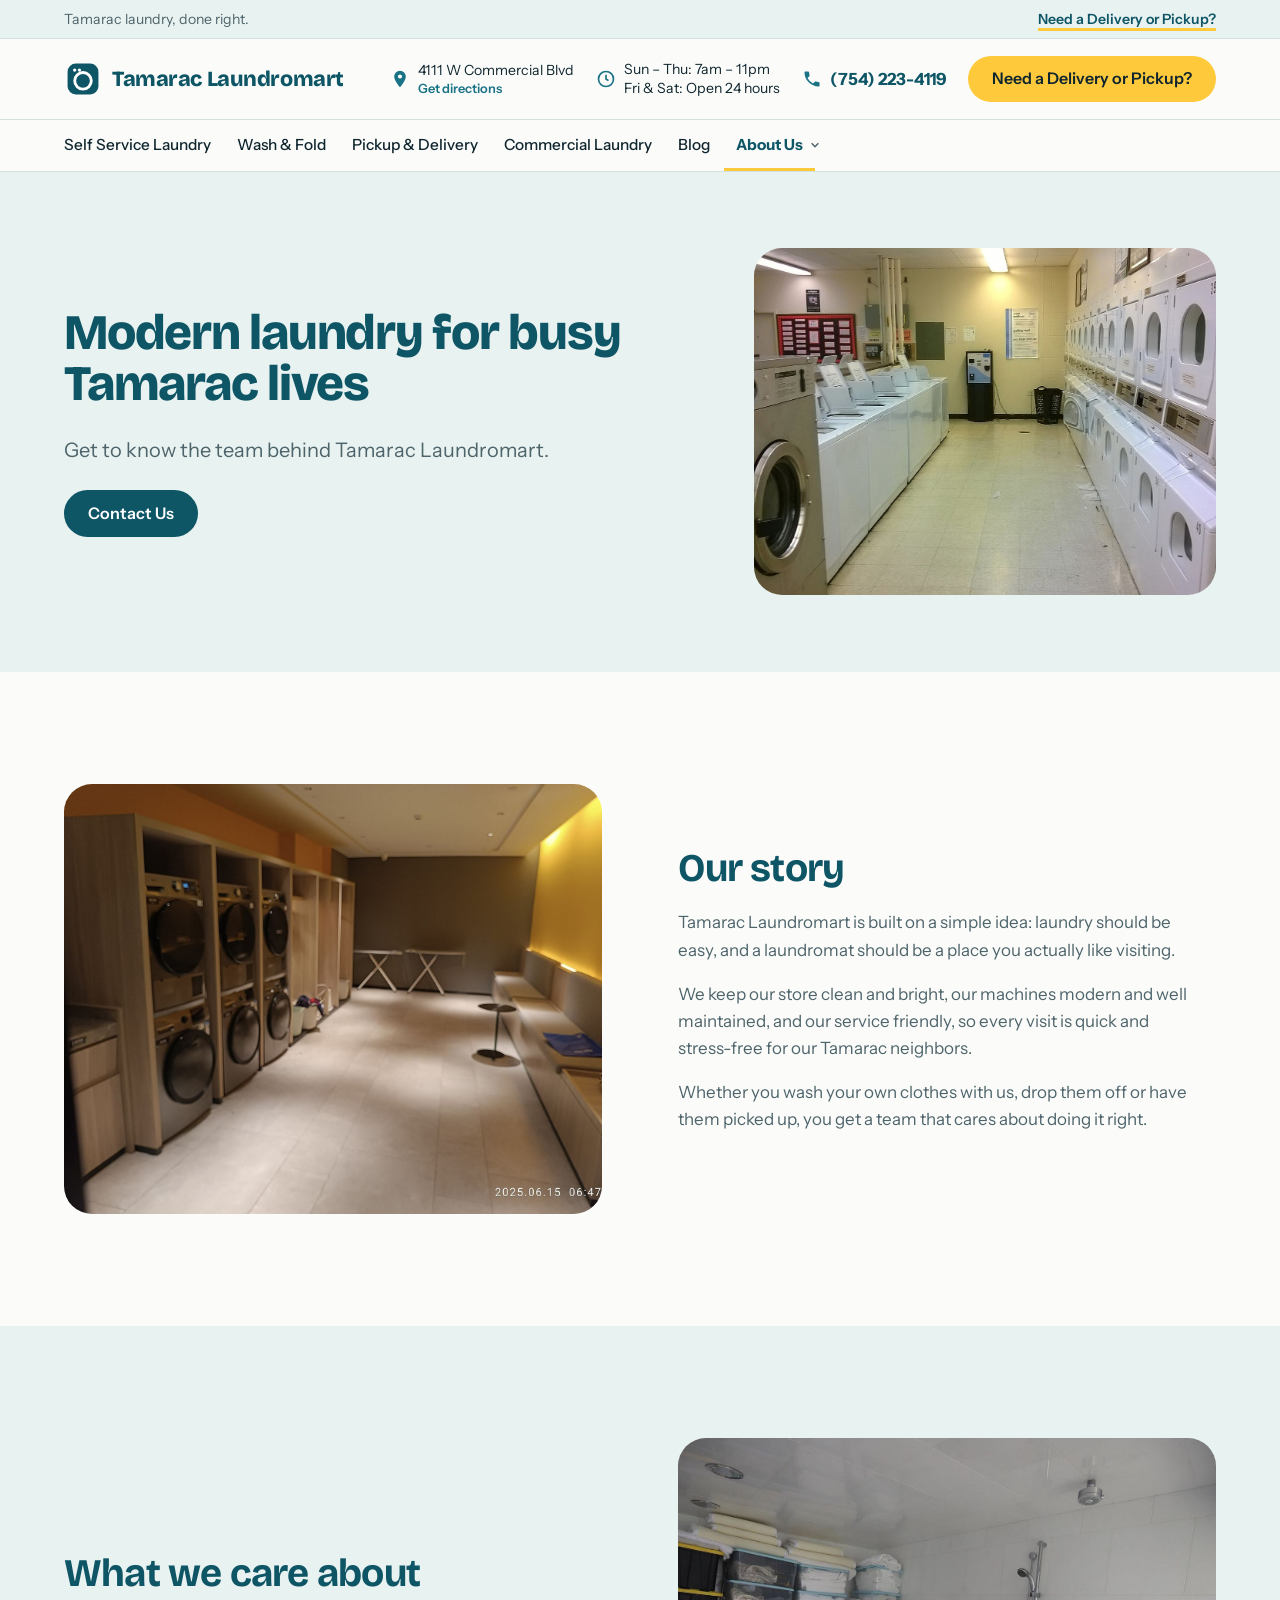
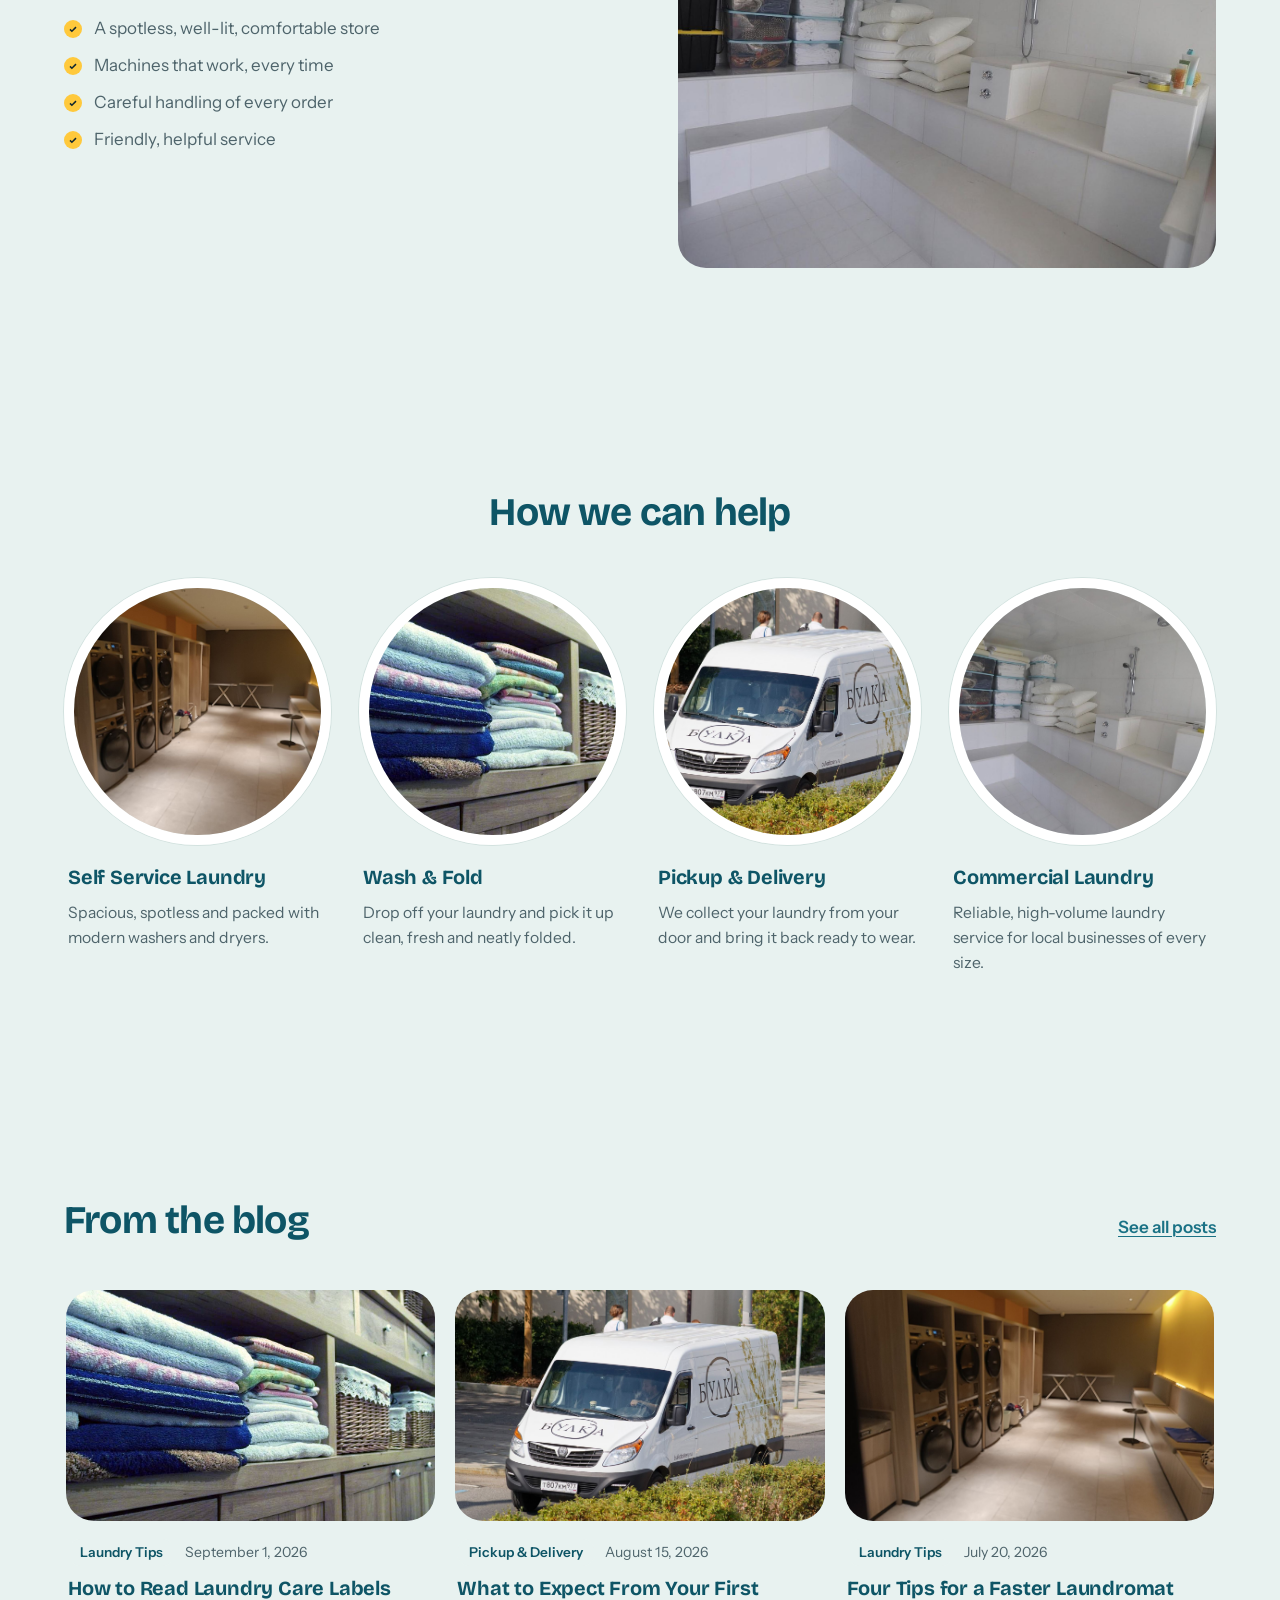
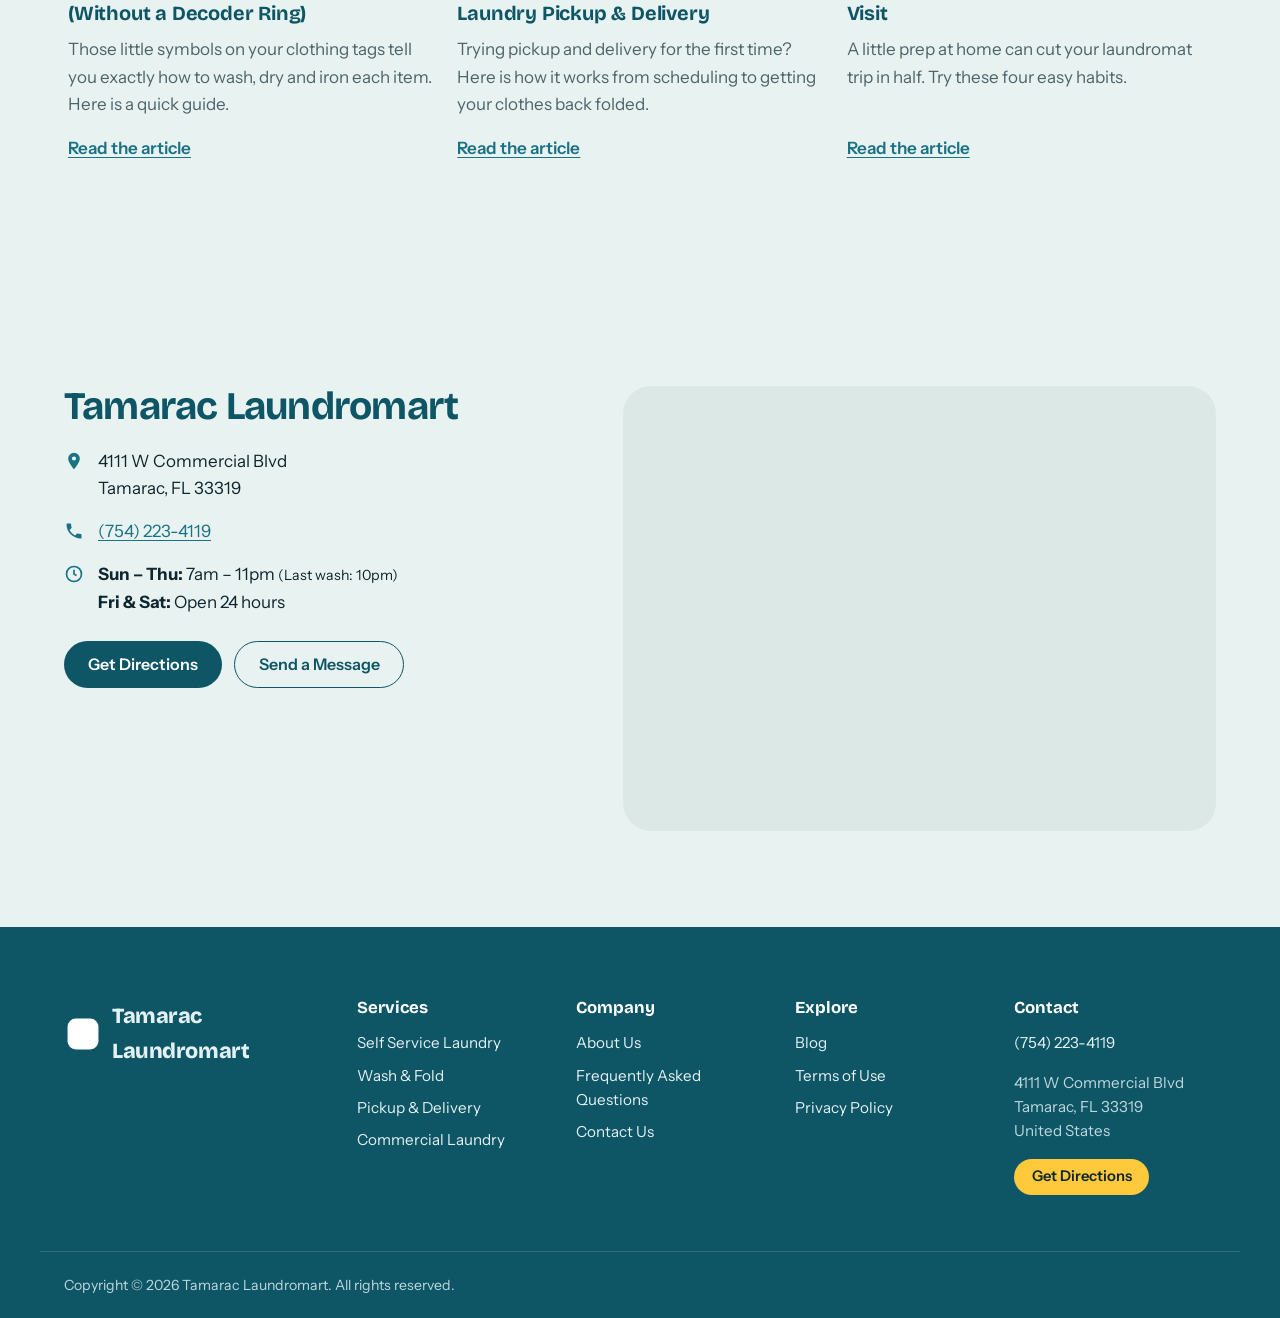
==== public/about-us/index.html @ 9fc5db0e "Tamarac Laundromart website, ready for GitHub Pages Static site generated by build.py from site.json" ====
<!DOCTYPE html>
<html lang="en">
<head>
<meta charset="utf-8">
<meta name="viewport" content="width=device-width, initial-scale=1">
<title>About Us | Tamarac Laundromart</title>
<meta name="description" content="Learn about Tamarac Laundromart, a laundromat in Tamarac.">
<link rel="canonical" href="https://tamaraclaundromart.com/about-us/">
<meta property="og:type" content="website">
<meta property="og:title" content="About Us | Tamarac Laundromart">
<meta property="og:description" content="Learn about Tamarac Laundromart, a laundromat in Tamarac.">
<meta property="og:url" content="https://tamaraclaundromart.com/about-us/">
<meta property="og:image" content="https://tamaraclaundromart.com/assets/img/store-1.jpg">
<meta name="theme-color" content="#0E5566">
<link rel="icon" href="/assets/img/favicon.svg" type="image/svg+xml">
<link rel="preconnect" href="https://fonts.googleapis.com">
<link rel="preconnect" href="https://fonts.gstatic.com" crossorigin>
<link href="https://fonts.googleapis.com/css2?family=Bricolage+Grotesque:opsz,wght@12..96,500..800&amp;family=Instrument+Sans:wght@400;500;600;700&amp;display=swap" rel="stylesheet">
<link rel="stylesheet" href="/assets/css/styles.css">
<script type="application/ld+json">{"@context": "https://schema.org", "@type": "Laundromat", "name": "Tamarac Laundromart", "telephone": "(754) 223-4119", "email": null, "url": "https://tamaraclaundromart.com", "address": {"@type": "PostalAddress", "streetAddress": "4111 W Commercial Blvd", "addressLocality": "Tamarac", "addressRegion": "FL", "postalCode": "33319", "addressCountry": "United States"}}</script>
<script>window.SITE={"tawkProperty": "", "tawkWidget": "", "formEndpoint": "", "email": "", "pickupUrl": "", "zips": {"33319": "Tamarac", "33320": "Tamarac", "33321": "Tamarac", "33351": "Tamarac"}};</script>
<script src="/assets/js/main.js" defer></script>
</head>
<body class="">

<a class="skip-link" href="#main">Skip to content</a>
<div class="utility-bar">
  <div class="container utility-inner">
    <p class="utility-note">Tamarac laundry, done right.</p>
    <ul class="utility-links">
      <li><a class="utility-cta" href="#">Need a Delivery or Pickup?</a></li>
    </ul>
  </div>
</div>
<header class="site-header">
  <div class="container header-inner">
    <a class="logo" href="/" aria-label="Tamarac Laundromart home"><span class="logo-mark" aria-hidden="true"><svg viewBox="0 0 32 32"><rect x="3" y="3" width="26" height="26" rx="7" fill="currentColor"/><circle cx="16" cy="17.5" r="7" fill="none" stroke="#fff" stroke-width="2.4"/><circle cx="9" cy="8.5" r="1.4" fill="#fff"/><circle cx="13" cy="8.5" r="1.4" fill="#fff"/></svg></span><span class="logo-text">Tamarac Laundromart</span></a>
    <div class="header-info">
      <a class="info-chip" href="https://www.google.com/maps/dir/?api=1&amp;destination=4111+W+Commercial+Blvd%2C+Tamarac%2C+FL%2C+33319" target="_blank" rel="noopener">
        <svg viewBox="0 0 24 24" aria-hidden="true"><path d="M12 2a7 7 0 0 0-7 7c0 5 7 13 7 13s7-8 7-13a7 7 0 0 0-7-7zm0 9.5A2.5 2.5 0 1 1 12 6.5a2.5 2.5 0 0 1 0 5z" fill="currentColor"/></svg>
        <span>4111 W Commercial Blvd<small>Get directions</small></span></a>
      <div class="info-chip hours-chip">
        <svg viewBox="0 0 24 24" aria-hidden="true"><circle cx="12" cy="12" r="9" fill="none" stroke="currentColor" stroke-width="2"/><path d="M12 7v5l3 2" fill="none" stroke="currentColor" stroke-width="2"/></svg>
        <span class="hours-lines"><span>Sun – Thu: 7am &ndash; 11pm</span><span>Fri &amp; Sat: Open 24 hours</span></span></div>
      <a class="info-chip phone-chip" href="tel:7542234119">
        <svg viewBox="0 0 24 24" aria-hidden="true"><path d="M6.6 10.8a15.1 15.1 0 0 0 6.6 6.6l2.2-2.2a1 1 0 0 1 1-.25 11.4 11.4 0 0 0 3.6.57 1 1 0 0 1 1 1V20a1 1 0 0 1-1 1A17 17 0 0 1 3 4a1 1 0 0 1 1-1h3.5a1 1 0 0 1 1 1c0 1.25.2 2.45.57 3.57a1 1 0 0 1-.25 1z" fill="currentColor"/></svg>
        <span>(754) 223-4119</span></a>
      <a class="btn btn-accent header-cta" href="#">Need a Delivery or Pickup?</a>
    </div>
    <div class="header-mobile-actions">
      <a class="icon-btn" href="tel:7542234119" aria-label="Call us">
        <svg viewBox="0 0 24 24" aria-hidden="true"><path d="M6.6 10.8a15.1 15.1 0 0 0 6.6 6.6l2.2-2.2a1 1 0 0 1 1-.25 11.4 11.4 0 0 0 3.6.57 1 1 0 0 1 1 1V20a1 1 0 0 1-1 1A17 17 0 0 1 3 4a1 1 0 0 1 1-1h3.5a1 1 0 0 1 1 1c0 1.25.2 2.45.57 3.57a1 1 0 0 1-.25 1z" fill="currentColor"/></svg></a>
      <button class="icon-btn menu-toggle" aria-expanded="false" aria-controls="mobile-nav" aria-label="Open menu">
        <span class="burger" aria-hidden="true"><i></i><i></i><i></i></span></button>
    </div>
  </div>
  <nav class="main-nav" aria-label="Main">
    <div class="container"><ul class="nav-list"><li class="nav-item"><a href="/self-service-laundry/">Self Service Laundry</a></li><li class="nav-item"><a href="/wash-and-fold/">Wash &amp; Fold</a></li><li class="nav-item"><a href="/pickup-and-delivery/">Pickup &amp; Delivery</a></li><li class="nav-item"><a href="/commercial-laundry/">Commercial Laundry</a></li><li class="nav-item"><a href="/blog/">Blog</a></li><li class="nav-item has-sub is-active"><a href="/about-us/" aria-current="page">About Us</a><button class="sub-toggle" aria-expanded="false" aria-label="Show About Us menu"><svg viewBox="0 0 12 12" aria-hidden="true"><path d="M2 4l4 4 4-4" fill="none" stroke="currentColor" stroke-width="1.8"/></svg></button><ul class="sub-menu"><li><a href="/about-us/faq/">Frequently Asked Questions</a></li><li><a href="/about-us/contact-us/">Contact Us</a></li></ul></li></ul></div>
  </nav>
  <div class="mobile-nav" id="mobile-nav" hidden>
    <div class="m-panel is-root" id="m-panel-root">
      <ul><li><a href="/self-service-laundry/">Self Service Laundry</a></li><li><a href="/wash-and-fold/">Wash &amp; Fold</a></li><li><a href="/pickup-and-delivery/">Pickup &amp; Delivery</a></li><li><a href="/commercial-laundry/">Commercial Laundry</a></li><li><a href="/blog/">Blog</a></li><li><button class="m-forward" data-panel="m-panel-5">About Us<svg viewBox="0 0 12 12" aria-hidden="true"><path d="M4 2l4 4-4 4" fill="none" stroke="currentColor" stroke-width="1.8"/></svg></button></li></ul>
      <div class="m-contact">
        <a class="btn btn-accent btn-block" href="#">Need a Delivery or Pickup?</a>
        <a class="btn btn-outline btn-block" href="tel:7542234119">Call (754) 223-4119</a>
        <a class="btn btn-outline btn-block" href="https://www.google.com/maps/dir/?api=1&amp;destination=4111+W+Commercial+Blvd%2C+Tamarac%2C+FL%2C+33319" target="_blank" rel="noopener">Get Directions</a>
        <ul class="m-hours"><li><strong>Sun – Thu:</strong> 7am &ndash; 11pm <small>(Last wash: 10pm)</small></li><li><strong>Fri &amp; Sat:</strong> Open 24 hours</li></ul>
      </div>
    </div>
    <div class="m-panel" id="m-panel-5" hidden><button class="m-back"><svg viewBox="0 0 12 12" aria-hidden="true"><path d="M8 2L4 6l4 4" fill="none" stroke="currentColor" stroke-width="1.8"/></svg> Back</button><p class="m-panel-title">About Us</p><ul><li><a href="/about-us/">About Us Main Page</a></li><li><a href="/about-us/faq/">Frequently Asked Questions</a></li><li><a href="/about-us/contact-us/">Contact Us</a></li></ul></div>
  </div>
</header>
<main id="main">

<section class="page-hero">
  <div class="container page-hero-grid">
    <div class="page-hero-text"><h1>Modern laundry for busy Tamarac lives</h1><p class="lead">Get to know the team behind Tamarac Laundromart.</p><div class="btn-row"><a class="btn btn-primary" href="/about-us/contact-us/">Contact Us</a></div></div>
    <div class="page-hero-media"><img src="/assets/img/laundry-room.jpg" alt="" class="cover" loading="eager" decoding="async"></div>
  </div>
</section>
<section class="section image-text  ">
  <div class="container image-text-grid">
    <div class="image-text-media"><img src="/assets/img/machines-row.jpg" alt="Washers in our store" class="cover" loading="lazy" decoding="async"></div>
    <div class="image-text-body"><h2>Our story</h2><p>Tamarac Laundromart is built on a simple idea: laundry should be easy, and a laundromat should be a place you actually like visiting.</p><p>We keep our store clean and bright, our machines modern and well maintained, and our service friendly, so every visit is quick and stress-free for our Tamarac neighbors.</p><p>Whether you wash your own clothes with us, drop them off or have them picked up, you get a team that cares about doing it right.</p></div>
  </div>
</section>
<section class="section image-text is-reverse tone-soft">
  <div class="container image-text-grid">
    <div class="image-text-media"><img src="/assets/img/towels.jpg" alt="Folded towels" class="cover" loading="lazy" decoding="async"></div>
    <div class="image-text-body"><h2>What we care about</h2><ul class='check-list'><li>A spotless, well-lit, comfortable store</li><li>Machines that work, every time</li><li>Careful handling of every order</li><li>Friendly, helpful service</li></ul></div>
  </div>
</section>
<section class="section tone-soft">
  <div class="container">
    <div class="section-head center"><h2>How we can help</h2></div>
    <div class="card-grid" data-mobile-carousel><a class="svc-card" href="/self-service-laundry/"><img src="/assets/img/machines-row.jpg" alt="" class="cover" loading="lazy" decoding="async"><div class="svc-body"><h3>Self Service Laundry</h3><p>Spacious, spotless and packed with modern washers and dryers.</p></div></a><a class="svc-card" href="/wash-and-fold/"><img src="/assets/img/folded.jpg" alt="" class="cover" loading="lazy" decoding="async"><div class="svc-body"><h3>Wash &amp; Fold</h3><p>Drop off your laundry and pick it up clean, fresh and neatly folded.</p></div></a><a class="svc-card" href="/pickup-and-delivery/"><img src="/assets/img/van.jpg" alt="" class="cover" loading="lazy" decoding="async"><div class="svc-body"><h3>Pickup &amp; Delivery</h3><p>We collect your laundry from your door and bring it back ready to wear.</p></div></a><a class="svc-card" href="/commercial-laundry/"><img src="/assets/img/towels.jpg" alt="" class="cover" loading="lazy" decoding="async"><div class="svc-body"><h3>Commercial Laundry</h3><p>Reliable, high-volume laundry service for local businesses of every size.</p></div></a></div>
  </div>
</section>
<section class="section tone-soft">
  <div class="container">
    <div class="section-head split"><h2>From the blog</h2><a class="arrow-link" href="/blog/">See all posts</a></div>
    <div class="slider" data-slider>
      <button class="slider-btn prev" aria-label="Previous post" data-prev>&#8249;</button>
      <div class="slider-track" data-track tabindex="0"><div class="slide"><article class="blog-card" data-cat="laundry-tips"><a href="/blog/how-to-read-laundry-care-labels/" class="blog-card-media"><img src="/assets/img/folded.jpg" alt="" class="cover" loading="lazy" decoding="async"></a><div class="blog-card-body"><p class="blog-meta"><span class="chip">Laundry Tips</span><time datetime="2026-09-01">September 1, 2026</time></p><h3><a href="/blog/how-to-read-laundry-care-labels/">How to Read Laundry Care Labels (Without a Decoder Ring)</a></h3><p>Those little symbols on your clothing tags tell you exactly how to wash, dry and iron each item. Here is a quick guide.</p><a class="arrow-link" href="/blog/how-to-read-laundry-care-labels/">Read the article</a></div></article></div><div class="slide"><article class="blog-card" data-cat="pickup-delivery"><a href="/blog/what-to-expect-from-laundry-pickup-and-delivery/" class="blog-card-media"><img src="/assets/img/van.jpg" alt="" class="cover" loading="lazy" decoding="async"></a><div class="blog-card-body"><p class="blog-meta"><span class="chip">Pickup &amp; Delivery</span><time datetime="2026-08-15">August 15, 2026</time></p><h3><a href="/blog/what-to-expect-from-laundry-pickup-and-delivery/">What to Expect From Your First Laundry Pickup &amp; Delivery</a></h3><p>Trying pickup and delivery for the first time? Here is how it works from scheduling to getting your clothes back folded.</p><a class="arrow-link" href="/blog/what-to-expect-from-laundry-pickup-and-delivery/">Read the article</a></div></article></div><div class="slide"><article class="blog-card" data-cat="laundry-tips"><a href="/blog/tips-for-a-faster-laundromat-visit/" class="blog-card-media"><img src="/assets/img/machines-row.jpg" alt="" class="cover" loading="lazy" decoding="async"></a><div class="blog-card-body"><p class="blog-meta"><span class="chip">Laundry Tips</span><time datetime="2026-07-20">July 20, 2026</time></p><h3><a href="/blog/tips-for-a-faster-laundromat-visit/">Four Tips for a Faster Laundromat Visit</a></h3><p>A little prep at home can cut your laundromat trip in half. Try these four easy habits.</p><a class="arrow-link" href="/blog/tips-for-a-faster-laundromat-visit/">Read the article</a></div></article></div></div>
      <button class="slider-btn next" aria-label="Next post" data-next>&#8250;</button>
    </div>
  </div>
</section>
</main>

<section class="contact-band" aria-labelledby="contact-band-title">
  <div class="container contact-band-grid">
    <div class="contact-band-info">
      <h2 id="contact-band-title">Tamarac Laundromart</h2>
      <ul class="contact-list">
        <li><svg viewBox="0 0 24 24" aria-hidden="true"><path d="M12 2a7 7 0 0 0-7 7c0 5 7 13 7 13s7-8 7-13a7 7 0 0 0-7-7zm0 9.5A2.5 2.5 0 1 1 12 6.5a2.5 2.5 0 0 1 0 5z" fill="currentColor"/></svg>
          <span>4111 W Commercial Blvd<br>Tamarac, FL 33319</span></li>
        <li><svg viewBox="0 0 24 24" aria-hidden="true"><path d="M6.6 10.8a15.1 15.1 0 0 0 6.6 6.6l2.2-2.2a1 1 0 0 1 1-.25 11.4 11.4 0 0 0 3.6.57 1 1 0 0 1 1 1V20a1 1 0 0 1-1 1A17 17 0 0 1 3 4a1 1 0 0 1 1-1h3.5a1 1 0 0 1 1 1c0 1.25.2 2.45.57 3.57a1 1 0 0 1-.25 1z" fill="currentColor"/></svg>
          <a href="tel:7542234119">(754) 223-4119</a></li>
        <li><svg viewBox="0 0 24 24" aria-hidden="true"><circle cx="12" cy="12" r="9" fill="none" stroke="currentColor" stroke-width="2"/><path d="M12 7v5l3 2" fill="none" stroke="currentColor" stroke-width="2"/></svg>
          <ul class="hours-list"><li><strong>Sun – Thu:</strong> 7am &ndash; 11pm <small>(Last wash: 10pm)</small></li><li><strong>Fri &amp; Sat:</strong> Open 24 hours</li></ul></li>
      </ul>
      <div class="btn-row">
        <a class="btn btn-primary" href="https://www.google.com/maps/dir/?api=1&amp;destination=4111+W+Commercial+Blvd%2C+Tamarac%2C+FL%2C+33319" target="_blank" rel="noopener">Get Directions</a>
        <a class="btn btn-outline" href="/about-us/contact-us/">Send a Message</a>
      </div>
    </div>
    <div class="contact-band-map"><iframe class="map-frame" title="Map to Tamarac Laundromart" loading="lazy" referrerpolicy="no-referrer-when-downgrade" src="https://www.google.com/maps?q=4111+W+Commercial+Blvd%2C+Tamarac%2C+FL%2C+33319&amp;output=embed"></iframe></div>
  </div>
</section>

<footer class="site-footer">
  <div class="container footer-grid">
    <div class="footer-brand">
      <a class="logo logo-light" href="/"><span class="logo-mark" aria-hidden="true"><svg viewBox="0 0 32 32"><rect x="3" y="3" width="26" height="26" rx="7" fill="currentColor"/><circle cx="16" cy="17.5" r="7" fill="none" stroke="#fff" stroke-width="2.4"/><circle cx="9" cy="8.5" r="1.4" fill="#fff"/><circle cx="13" cy="8.5" r="1.4" fill="#fff"/></svg></span><span class="logo-text">Tamarac Laundromart</span></a>
      
      <div class="social"></div>
    </div>
    <div class="footer-col"><h2>Services</h2><ul><li><a href="/self-service-laundry/">Self Service Laundry</a></li><li><a href="/wash-and-fold/">Wash &amp; Fold</a></li><li><a href="/pickup-and-delivery/">Pickup &amp; Delivery</a></li><li><a href="/commercial-laundry/">Commercial Laundry</a></li></ul></div>
    <div class="footer-col"><h2>Company</h2><ul><li><a href="/about-us/">About Us</a></li><li><a href="/about-us/faq/">Frequently Asked Questions</a></li><li><a href="/about-us/contact-us/">Contact Us</a></li></ul></div>
    <div class="footer-col"><h2>Explore</h2><ul><li><a href="/blog/">Blog</a></li><li><a href="/terms-of-use/">Terms of Use</a></li><li><a href="/privacy-policy/">Privacy Policy</a></li></ul></div>
    <div class="footer-col">
      <h2>Contact</h2>
      <p><a href="tel:7542234119">(754) 223-4119</a></p>
      <p>4111 W Commercial Blvd<br>Tamarac, FL 33319<br>United States</p>
      <a class="btn btn-accent btn-sm" href="https://www.google.com/maps/dir/?api=1&amp;destination=4111+W+Commercial+Blvd%2C+Tamarac%2C+FL%2C+33319" target="_blank" rel="noopener">Get Directions</a>
    </div>
  </div>
  <div class="container footer-bottom">
    <p>Copyright &copy; <span data-year>2026</span> Tamarac Laundromart. All rights reserved.</p>
  </div>
</footer>
</body>
</html>
---- assets/css/styles.css ----
/* ==========================================================================
   Laundromat site styles
   Design concept: "Porthole" - the round washer door is the one bold motif.
   Change brand colors and fonts in :root to restyle the whole site.
   ========================================================================== */
:root {
  --ink: #10262F;          /* body text */
  --blue: #0E5566;         /* Intracoastal - primary, headings, footer */
  --blue-2: #1A7285;       /* hover / links */
  --mist: #E8F2F0;         /* tonal panels */
  --linen: #FBFCFA;        /* page background */
  --sun: #FFC93C;          /* calls to action (always with ink text) */
  --sun-dark: #F2B418;
  --line: #D3E2DF;
  --muted: #4E646B;
  --white: #FFFFFF;

  --display: "Bricolage Grotesque", "Avenir Next", system-ui, sans-serif;
  --body: "Instrument Sans", system-ui, -apple-system, "Segoe UI", sans-serif;

  /* Type scale: 1.25 ratio on a 17px base */
  --t-sm: .88rem; --t-base: 1rem; --t-md: 1.25rem; --t-lg: 1.563rem; --t-xl: 1.953rem; --t-2xl: 2.441rem; --t-3xl: 3.815rem;

  /* Radius hierarchy: controls < panels < media; pills only for buttons/chips */
  --r-ctl: 8px; --r-panel: 14px; --r-media: 28px;
  --container: 1200px;
  --measure: 66ch;
}

*, *::before, *::after { box-sizing: border-box; }
html { scroll-behavior: smooth; -webkit-text-size-adjust: 100%; }
body { margin: 0; font-family: var(--body); font-size: 17px; line-height: 1.6; color: var(--ink); background: var(--linen); }
img { max-width: 100%; display: block; }
a { color: var(--blue-2); text-underline-offset: .18em; text-decoration-thickness: 1px; }
a:hover { color: var(--blue); }
h1, h2, h3, h4 { font-family: var(--display); color: var(--blue); margin: 0 0 .5em; font-weight: 700; letter-spacing: -.02em; line-height: 1.08; }
h1 { font-size: clamp(2.3rem, 5.4vw, var(--t-3xl)); font-weight: 800; letter-spacing: -.025em; line-height: 1.04; }
h2 { font-size: clamp(1.75rem, 3.4vw, var(--t-2xl)); }
h3 { font-size: var(--t-md); letter-spacing: -.01em; line-height: 1.25; }
p { margin: 0 0 1em; }
:focus-visible { outline: 3px solid var(--blue-2); outline-offset: 3px; border-radius: 4px; }
[hidden] { display: none !important; }

.container { width: 100%; max-width: var(--container); margin: 0 auto; padding: 0 24px; }
.container.narrow { max-width: 820px; }
.center { text-align: center; }
.center .btn-row, .btn-row.center { justify-content: center; }
.lead { font-size: var(--t-md); line-height: 1.5; color: var(--muted); max-width: 34em; }
.big { font-size: var(--t-md); }
.cover { width: 100%; height: 100%; object-fit: cover; }
.skip-link { position: absolute; left: -999px; top: 8px; background: var(--blue); color: #fff; padding: 10px 16px; z-index: 1000; border-radius: var(--r-ctl); }
.skip-link:focus { left: 8px; }

/* Visible placeholder for any business detail not yet filled in */
.ph { background: #FFF1C2; color: #6B4E00; border: 1px dashed #D9A600; border-radius: 4px; padding: 0 .3em; font-weight: 600; font-size: .9em; letter-spacing: 0; }

/* Buttons ---------------------------------------------------------------- */
.btn { display: inline-flex; align-items: center; justify-content: center; gap: .5em; padding: .8em 1.45em; border-radius: 999px;
  font: 600 1rem/1.2 var(--body); text-decoration: none; border: 1.5px solid transparent; cursor: pointer; white-space: nowrap;
  transition: background-color .15s, color .15s, border-color .15s; }
.btn-accent { background: var(--sun); color: var(--ink); }
.btn-accent:hover { background: var(--sun-dark); color: var(--ink); }
.btn-primary { background: var(--blue); color: #fff; }
.btn-primary:hover { background: var(--blue-2); color: #fff; }
.btn-outline { background: transparent; color: var(--blue); border-color: currentColor; }
.btn-outline:hover { background: var(--blue); border-color: var(--blue); color: #fff; }
.btn-sm { padding: .55em 1.1em; font-size: .92rem; }
.btn-block { width: 100%; }
.btn-row { display: flex; flex-wrap: wrap; gap: 12px; margin-top: 1.5em; }
.btn-link { background: none; border: 0; color: var(--blue-2); font: 600 .95rem var(--body); cursor: pointer; text-decoration: underline; padding: 0; }
.arrow-link { font-weight: 600; color: var(--blue-2); }

/* Utility bar ------------------------------------------------------------ */
.utility-bar { background: var(--mist); color: var(--muted); font-size: var(--t-sm); border-bottom: 1px solid var(--line); }
.utility-inner { display: flex; align-items: center; justify-content: space-between; min-height: 38px; gap: 16px; }
.utility-note { margin: 0; }
.utility-links { list-style: none; display: flex; gap: 22px; margin: 0; padding: 0; align-items: center; }
.utility-links a, .account-toggle { color: var(--blue); text-decoration: none; font-weight: 600; background: none; border: 0; font: inherit; font-weight: 600;
  cursor: pointer; display: inline-flex; align-items: center; gap: 4px; padding: 0; }
.utility-links a:hover, .account-toggle:hover { text-decoration: underline; }
.account-toggle svg { width: 10px; height: 10px; }
.account { position: relative; }
.account-menu { display: none; position: absolute; right: 0; top: calc(100% + 10px); background: #fff; border: 1px solid var(--line); border-radius: var(--r-panel);
  box-shadow: 0 12px 32px rgba(16, 38, 47, .12); list-style: none; margin: 0; padding: 6px; min-width: 190px; z-index: 60; }
.account.is-open .account-menu { display: block; }
.account-menu a { display: block; padding: 8px 12px; color: var(--ink) !important; border-radius: var(--r-ctl); }
.account-menu a:hover { background: var(--mist); text-decoration: none !important; }
.utility-cta { text-decoration: underline !important; text-decoration-color: var(--sun) !important; text-decoration-thickness: 3px !important; text-underline-offset: 4px; }

/* Header ----------------------------------------------------------------- */
.site-header { background: rgba(251, 252, 250, .96); backdrop-filter: saturate(1.4) blur(8px); position: sticky; top: 0; z-index: 50; border-bottom: 1px solid var(--line); }
.header-inner { display: flex; align-items: center; justify-content: space-between; gap: 24px; min-height: 80px; }
.logo { display: inline-flex; align-items: center; gap: 10px; text-decoration: none; color: var(--blue); font-family: var(--display); font-weight: 800; font-size: 1.35rem; letter-spacing: -.02em; }
.logo-mark { width: 38px; height: 38px; color: var(--blue); flex: none; }
.logo-mark svg { width: 100%; height: 100%; }
.logo-img { max-height: 56px; width: auto; }
.logo-light, .logo-light .logo-mark { color: #fff; }
.header-info { display: flex; align-items: center; gap: 22px; }
.info-chip { display: flex; align-items: center; gap: 8px; color: var(--ink); text-decoration: none; font-size: var(--t-sm); line-height: 1.35; }
.info-chip svg { width: 20px; height: 20px; color: var(--blue-2); flex: none; }
.info-chip small { display: block; color: var(--blue-2); font-weight: 600; font-size: .8rem; }
a.info-chip:hover small { text-decoration: underline; }
.hours-lines span { display: block; }
.phone-chip { font-weight: 700; font-size: 1.05rem; color: var(--blue); }
.header-mobile-actions { display: none; gap: 8px; }
.icon-btn { width: 44px; height: 44px; border-radius: 50%; border: 1px solid var(--line); background: #fff; display: grid; place-items: center; color: var(--blue); cursor: pointer; }
.icon-btn svg { width: 19px; height: 19px; }
.burger { display: grid; gap: 4px; }
.burger i { display: block; width: 18px; height: 2px; background: currentColor; border-radius: 2px; transition: transform .2s, opacity .2s; }
.menu-toggle[aria-expanded="true"] .burger i:nth-child(1) { transform: translateY(6px) rotate(45deg); }
.menu-toggle[aria-expanded="true"] .burger i:nth-child(2) { opacity: 0; }
.menu-toggle[aria-expanded="true"] .burger i:nth-child(3) { transform: translateY(-6px) rotate(-45deg); }

.main-nav { border-top: 1px solid var(--line); }
.nav-list { list-style: none; margin: 0; padding: 0; display: flex; flex-wrap: wrap; gap: 2px; }
.nav-item { position: relative; display: flex; align-items: center; }
.nav-item:first-child > a { padding-left: 0; }
.nav-item > a { display: block; padding: 13px 12px; text-decoration: none; color: var(--ink); font-weight: 500; font-size: .96rem; }
.nav-item > a:hover { color: var(--blue-2); }
.nav-item.is-active > a { color: var(--blue); font-weight: 700; box-shadow: inset 0 -3px 0 var(--sun); }
.sub-toggle { background: none; border: 0; padding: 6px 4px; margin-left: -9px; margin-right: 2px; cursor: pointer; color: var(--muted); }
.sub-toggle svg { width: 10px; height: 10px; display: block; }
.sub-menu { display: none; position: absolute; top: 100%; left: 0; background: #fff; list-style: none; margin: 0; padding: 6px; min-width: 250px;
  border: 1px solid var(--line); border-radius: var(--r-panel); box-shadow: 0 16px 36px rgba(16, 38, 47, .12); z-index: 60; }
.nav-item.has-sub:hover .sub-menu, .nav-item.has-sub:focus-within .sub-menu, .nav-item.is-open .sub-menu { display: block; }
.sub-menu a { display: block; padding: 9px 12px; color: var(--ink); text-decoration: none; border-radius: var(--r-ctl); font-size: .95rem; }
.sub-menu a:hover { background: var(--mist); color: var(--blue); }

/* Mobile nav with drill-down panels */
.mobile-nav { border-top: 1px solid var(--line); background: var(--linen); max-height: calc(100vh - 118px); overflow-y: auto; }
.m-panel { padding: 8px 24px 28px; }
.m-panel ul { list-style: none; margin: 0; padding: 0; }
.m-panel li > a, .m-forward { display: flex; justify-content: space-between; align-items: center; width: 100%; padding: 15px 0; border: 0; border-bottom: 1px solid var(--line);
  background: none; font: 600 1.1rem var(--display); letter-spacing: -.01em; color: var(--ink); text-decoration: none; cursor: pointer; text-align: left; }
.m-forward svg, .m-back svg { width: 14px; height: 14px; color: var(--muted); }
.m-back { display: inline-flex; gap: 6px; align-items: center; background: none; border: 0; color: var(--blue-2); font: 600 1rem var(--body); padding: 12px 0 4px; cursor: pointer; }
.m-panel-title { font: 800 1.5rem var(--display); color: var(--blue); margin: 6px 0 4px; letter-spacing: -.02em; }
.m-contact { display: grid; gap: 10px; margin-top: 24px; }
.m-hours { font-size: .92rem; color: var(--muted); margin-top: 6px !important; }
.m-hours li { padding: 2px 0; }

/* Sections --------------------------------------------------------------- */
.section { padding: clamp(64px, 9vw, 112px) 0; }
.tone-soft { background: var(--mist); }
.tone-brand { background: var(--blue); color: #D6E9EC; }
.tone-brand h2, .tone-brand h3 { color: #fff; }
.tone-brand a:not(.btn) { color: #fff; }
.section-head { margin-bottom: 44px; max-width: 40rem; }
.section-head p { color: var(--muted); font-size: var(--t-md); }
.tone-brand .section-head p { color: #D6E9EC; }
.section-head.center { margin-left: auto; margin-right: auto; }
.section-head.split { max-width: none; display: flex; justify-content: space-between; align-items: baseline; gap: 16px; flex-wrap: wrap; }
.section-head.split h2 { margin: 0; }

/* Home hero with porthole ------------------------------------------------ */
.home-hero { padding: clamp(48px, 7vw, 96px) 0 clamp(56px, 8vw, 104px); overflow: hidden; }
.home-hero-grid { display: grid; grid-template-columns: 1.1fr .9fr; gap: clamp(32px, 5vw, 72px); align-items: center; }
.home-hero h1 { max-width: 11em; }
.home-hero .lead { margin-top: 1.1em; }

.porthole { position: relative; aspect-ratio: 1; width: 100%; max-width: 520px; margin-left: auto; }
.porthole-ring { position: absolute; inset: 0; border-radius: 50%;
  background: conic-gradient(from 210deg, #C9D6D5, #F4F8F7 18%, #AFC1C0 38%, #EEF3F2 58%, #B9C9C8 78%, #C9D6D5);
  box-shadow: inset 0 0 0 1px rgba(16,38,47,.08), 0 30px 60px -20px rgba(14, 85, 102, .35); }
.porthole-ring::after { /* door hinge */
  content: ""; position: absolute; left: -5%; top: 42%; width: 9%; height: 16%; border-radius: 10px; background: #B7C8C7; box-shadow: inset 0 0 0 1px rgba(16,38,47,.1); }
.porthole-glass { position: absolute; inset: 9%; border-radius: 50%; overflow: hidden; box-shadow: inset 0 0 0 6px rgba(16, 38, 47, .18); }
.porthole-glass::after { /* glass reflection */
  content: ""; position: absolute; inset: 0; border-radius: 50%;
  background: radial-gradient(120% 70% at 28% 18%, rgba(255,255,255,.38), rgba(255,255,255,0) 48%); pointer-events: none; }
.porthole-glass img { animation: porthole-spin 1.6s cubic-bezier(.2, .7, .1, 1) both; }
@keyframes porthole-spin { from { transform: rotate(-38deg) scale(1.18); opacity: 0; } to { transform: none; opacity: 1; } }

/* Coming soon: a laundry claim ticket */
.coming-soon { display: inline-flex; align-items: center; gap: 20px; margin: 0 0 40px; padding: 20px 40px 20px 22px;
  background: var(--sun); color: var(--ink); font: 800 clamp(2rem, 4.2vw, 3.1rem)/1 var(--display); letter-spacing: -.01em;
  border-radius: 8px 20px 20px 8px; position: relative; transform: rotate(-2deg); transform-origin: left center;
  box-shadow: 0 10px 24px -8px rgba(16, 38, 47, .4); }
.coming-soon::before { /* perforated edge */
  content: ""; position: absolute; left: 56px; top: 10px; bottom: 10px; border-left: 3px dashed rgba(16, 38, 47, .35); }
.ticket-hole { width: 18px; height: 18px; border-radius: 50%; background: var(--linen); box-shadow: inset 0 1px 3px rgba(16,38,47,.35); flex: none; }
.ticket-text { padding-left: 16px; }
/* Line under the ticket, e.g. "Opening in October" */
.coming-soon:has(+ .coming-soon-sub) { margin-bottom: 18px; }
.coming-soon-sub { margin: 0 0 36px 6px; font: 700 clamp(1.25rem, 2.2vw, 1.7rem)/1.2 var(--display); color: var(--blue-2); letter-spacing: -.01em; }

/* Inner page hero */
.page-hero { background: var(--mist); padding: clamp(44px, 6vw, 80px) 0; }
.page-hero-grid { display: grid; grid-template-columns: 1.15fr .85fr; gap: clamp(28px, 5vw, 64px); align-items: center; }
.page-hero h1 { font-size: clamp(2.1rem, 4.4vw, 3.1rem); max-width: 14em; }
.page-hero-media { border-radius: var(--r-media); overflow: hidden; aspect-ratio: 4 / 3; }

/* ZIP form */
.zip-form { margin-top: 32px; max-width: 470px; }
.zip-label { display: block; font-weight: 600; margin-bottom: 10px; color: var(--ink); }
.zip-row { display: flex; gap: 6px; background: #fff; padding: 6px; border-radius: 999px; border: 1.5px solid var(--line); }
.zip-row:focus-within { border-color: var(--blue-2); box-shadow: 0 0 0 4px rgba(26, 114, 133, .15); }
.zip-row input { flex: 1; min-width: 0; border: 0; padding: 10px 16px; font: 500 1.05rem var(--body); background: transparent; border-radius: 999px; color: var(--ink); letter-spacing: .04em; }
.zip-row input:focus { outline: none; }
.zip-msg { margin: 10px 4px 0; font-weight: 500; min-height: 1.4em; font-size: .95rem; }
.zip-msg.is-error { color: #A42A1E; }
.zip-msg.is-ok { color: #13704A; }

/* Brand banner: quiet strip, not a loud band */
.brand-banner { border-top: 1px solid var(--line); border-bottom: 1px solid var(--line); padding: 20px 0; background: #fff; }
.brand-banner p { margin: 0; color: var(--muted); text-align: center; }
.brand-banner strong { color: var(--blue); }

/* Image + text */
.image-text-grid { display: grid; grid-template-columns: 1fr 1fr; gap: clamp(32px, 6vw, 88px); align-items: center; }
.image-text.is-reverse .image-text-media { order: 2; }
.image-text-media { border-radius: var(--r-media); overflow: hidden; aspect-ratio: 5 / 4; }
.image-text-body { max-width: 32rem; }
.image-text-body p, .image-text-body li { color: var(--muted); font-size: 1.06rem; }

/* Stars / testimonials */
.stars { display: inline-flex; gap: 2px; color: #E9A100; margin-bottom: 10px; }
.stars svg { width: 18px; height: 18px; }
.t-card { background: #fff; border: 1px solid var(--line); border-radius: var(--r-panel); padding: 28px 28px 24px; margin: 0; height: 100%; display: flex; flex-direction: column; }
.t-card blockquote { margin: 0 0 18px; font-size: 1.08rem; line-height: 1.55; flex: 1; }
.t-card figcaption { font-weight: 600; color: var(--blue); }
.t-grid { display: grid; grid-template-columns: repeat(auto-fill, minmax(300px, 1fr)); gap: 20px; margin-top: 36px; }
.testimonials .center .btn { margin-top: 32px; }

/* Slider (scroll-snap, works without JS) */
.slider { position: relative; }
.slider-track { display: flex; gap: 20px; overflow-x: auto; scroll-snap-type: x mandatory; scroll-behavior: smooth; padding: 4px 2px 16px; scrollbar-width: thin; scrollbar-color: var(--line) transparent; }
.slider-track .slide { flex: 0 0 calc((100% - 40px) / 3); scroll-snap-align: start; }
.slider-btn { position: absolute; top: 50%; transform: translateY(-50%); z-index: 2; width: 46px; height: 46px; border-radius: 50%; border: 1px solid var(--line); background: #fff;
  font-size: 1.7rem; line-height: 1; color: var(--blue); cursor: pointer; display: grid; place-items: center; padding-bottom: 3px; }
.slider-btn:hover:not(:disabled) { background: var(--blue); color: #fff; border-color: var(--blue); }
.slider-btn:disabled { opacity: .35; cursor: default; }
.slider-btn.prev { left: -22px; }
.slider-btn.next { right: -22px; }
.g-slide { margin: 0; border-radius: var(--r-media); overflow: hidden; aspect-ratio: 4 / 3; }
.gallery .slider-track .slide { flex-basis: calc((100% - 20px) / 2); }

/* Services: porthole thumbnails in a row, no card boxes */
.card-grid { display: grid; grid-template-columns: repeat(4, 1fr); gap: 36px 28px; }
.svc-card { text-decoration: none; color: var(--ink); display: flex; flex-direction: column; }
.svc-card img { aspect-ratio: 1; height: auto; border-radius: 50%; border: 10px solid #fff; box-shadow: 0 0 0 1px var(--line); transition: box-shadow .2s; }
.svc-card:hover img { box-shadow: 0 0 0 3px var(--sun); }
.svc-body { padding: 20px 4px 0; }
.svc-body h3 { color: var(--blue); }
.svc-card:hover h3 { text-decoration: underline; text-decoration-thickness: 2px; text-underline-offset: .15em; }
.svc-body p { color: var(--muted); font-size: .98rem; margin: 0; }

/* Steps - a real sequence, so numbered */
.steps { list-style: none; padding: 0; margin: 0 0 44px; display: grid; grid-template-columns: repeat(3, 1fr); gap: 0; border-top: 1px solid rgba(255,255,255,.2); }
.step { padding: 28px 28px 8px 0; }
.step + .step { padding-left: 28px; border-left: 1px solid rgba(255,255,255,.2); }
.step-num { display: block; font: 800 3.4rem/1 var(--display); color: var(--sun); margin-bottom: 14px; letter-spacing: -.04em; }
.step p { color: #CFE3E7; }

/* Pricing */
.price-cards { display: grid; grid-template-columns: repeat(auto-fit, minmax(260px, 340px)); justify-content: center; gap: 20px; margin-bottom: 36px; }
.price-card { background: #fff; border: 1px solid var(--line); border-radius: var(--r-panel); padding: 30px 28px; }
.price-card h3 { font-size: 1.1rem; color: var(--ink); }
.price-amount { font: 800 2.6rem/1.1 var(--display); color: var(--blue); margin: 6px 0 0; letter-spacing: -.03em; }
.price-amount span { display: block; font: 500 .95rem var(--body); color: var(--muted); letter-spacing: 0; margin-top: 4px; }
.price-note { color: var(--muted); font-size: .92rem; margin: 12px 0 0; }
.price-list { display: grid; gap: 0; border-top: 1px solid var(--line); }
.price-group { padding: 22px 0; border-bottom: 1px solid var(--line); }
.price-group h3 { margin-bottom: 8px; }
.price-group summary { font: 700 var(--t-md) var(--display); color: var(--blue); cursor: pointer; list-style: none; display: flex; justify-content: space-between; align-items: center; letter-spacing: -.01em; }
.price-group summary::-webkit-details-marker { display: none; }
.price-group summary::after, .acc summary::after { content: ""; width: 12px; height: 12px; flex: none; border-right: 2px solid var(--blue-2); border-bottom: 2px solid var(--blue-2);
  transform: rotate(45deg) translate(-3px, -3px); transition: transform .2s; }
.price-group[open] summary::after, .acc[open] summary::after { transform: rotate(225deg) translate(-3px, -3px); }
.price-group[open] summary { margin-bottom: 8px; }
.price-lines { list-style: none; margin: 0; padding: 0; }
.price-lines li { display: flex; align-items: baseline; gap: 10px; padding: 7px 0; }
.price-lines .dots { flex: 1; border-bottom: 1px dotted #A9BDBA; transform: translateY(-5px); }
.price-lines strong { font-variant-numeric: tabular-nums; }
.price-sub { color: var(--muted); font-size: .9rem; margin: 8px 0 0; }

/* Promotions: styled as a claim ticket, echoing the Coming Soon tag */
.promo-grid { display: grid; grid-template-columns: repeat(auto-fit, minmax(280px, 420px)); justify-content: center; gap: 20px; }
.promo-card { background: var(--sun); color: var(--ink); border-radius: var(--r-panel); padding: 28px 30px 28px 56px; position: relative; }
.promo-card::before { content: ""; position: absolute; left: 30px; top: 16px; bottom: 16px; border-left: 2px dashed rgba(16, 38, 47, .3); }
.promo-card h3 { color: var(--ink); font-size: var(--t-lg); }
.promo-tag { display: block; font-weight: 600; font-size: .9rem; margin-bottom: 6px; }
.promo-code strong { background: #fff; padding: 2px 10px; border-radius: var(--r-ctl); letter-spacing: .04em; }

/* Area CTA */
.area-cta { background: var(--blue); color: #D6E9EC; }
.area-cta h2 { color: #fff; }
.area-cta-inner { display: grid; grid-template-columns: 1fr 1fr; gap: 40px; align-items: center; }
.area-cta .zip-label { color: #fff; }
.area-cta .zip-row { border-color: transparent; }
.area-cta .zip-msg.is-error { color: #FFD3CC; }
.area-cta .zip-msg.is-ok { color: #BFF2D8; }
.area-cta .zip-msg a { color: #fff; }

/* Accordions (FAQ) */
.acc-group { border-top: 1px solid var(--line); }
.acc { border-bottom: 1px solid var(--line); }
.acc summary { padding: 20px 0; font-weight: 600; font-size: 1.08rem; cursor: pointer; list-style: none; display: flex; justify-content: space-between; gap: 20px; align-items: center; color: var(--ink); }
.acc summary:hover { color: var(--blue); }
.acc summary::-webkit-details-marker { display: none; }
.acc-body { padding: 0 40px 22px 0; color: var(--muted); max-width: var(--measure); }
.acc-body p:last-child { margin-bottom: 0; }
.faq-title { margin-bottom: 20px; }
ul.plain { list-style: none; padding: 0; margin: 0; }

/* Forms */
.form-layout { display: grid; grid-template-columns: .85fr 1.15fr; gap: clamp(32px, 6vw, 80px); align-items: start; }
.form-intro p { color: var(--muted); }
.form-eyebrow { font-weight: 600; color: var(--blue-2) !important; margin-bottom: .4em; }
.form-card { background: #fff; border: 1px solid var(--line); border-radius: var(--r-panel); padding: clamp(22px, 4vw, 40px); }
.form-grid { display: grid; grid-template-columns: 1fr 1fr; gap: 18px 18px; margin-bottom: 22px; }
.field.full { grid-column: 1 / -1; }
.field label { display: block; font-weight: 600; font-size: .92rem; margin-bottom: 6px; }
.field label .opt { font-weight: 400; color: var(--muted); }
.field input, .field textarea { width: 100%; padding: 12px 14px; border: 1.5px solid var(--line); border-radius: var(--r-ctl); font: 1rem var(--body); background: var(--linen); color: var(--ink); }
.field input:focus, .field textarea:focus { outline: none; border-color: var(--blue-2); background: #fff; box-shadow: 0 0 0 4px rgba(26, 114, 133, .15); }
.field.has-error input, .field.has-error textarea { border-color: #A42A1E; }
.field-error { color: #A42A1E; font-size: .85rem; margin: 4px 0 0; }
.field-error:empty { display: none; }
.hp { position: absolute; left: -9999px; width: 1px; height: 1px; overflow: hidden; }
.form-status { margin: 14px 0 0; font-weight: 500; }
.form-status:empty { display: none; }
.form-status.is-ok { color: #13704A; }
.form-status.is-error { color: #A42A1E; }

/* Contact band + maps */
.contact-band { background: var(--mist); padding: clamp(56px, 8vw, 96px) 0; }
.contact-band-grid, .location-grid, .area-detail { display: grid; grid-template-columns: 1fr 1.2fr; gap: clamp(32px, 5vw, 64px); align-items: start; }
.contact-list { list-style: none; padding: 0; margin: 0; display: grid; gap: 16px; }
.contact-list > li { display: flex; gap: 14px; }
.contact-list svg { width: 20px; height: 20px; color: var(--blue-2); flex: none; margin-top: 3px; }
.hours-list { list-style: none; padding: 0; margin: 0; }
.map-frame { width: 100%; aspect-ratio: 4 / 3; border: 0; border-radius: var(--r-media); display: block; background: #DCE8E6; }
.map-placeholder { aspect-ratio: 4 / 3; border-radius: var(--r-media); background: #fff; display: grid; place-items: center; text-align: center; padding: 24px;
  color: var(--muted); border: 1.5px dashed #A9BDBA; }
.location-details h3 { margin-top: 32px; }
.check-list { list-style: none; padding: 0; margin: 0; display: grid; gap: 10px; }
.check-list li { padding-left: 30px; position: relative; }
.check-list li::before { content: ""; position: absolute; left: 0; top: .3em; width: 18px; height: 18px; border-radius: 50%;
  background: var(--sun) url("data:image/svg+xml,%3Csvg xmlns='http://www.w3.org/2000/svg' viewBox='0 0 16 16'%3E%3Cpath d='M4 8.5l2.5 2.5L12 5.5' fill='none' stroke='%2310262F' stroke-width='2'/%3E%3C/svg%3E") center/12px no-repeat; }

/* Wash & fold "at a glance": centered 2x2 list, pulled up close to the photo slider above */
.section.glance { padding-top: clamp(8px, 2vw, 24px); }
.glance h2 { margin-bottom: 28px; }
.glance-list { grid-template-columns: repeat(2, minmax(0, 1fr)); gap: 14px 40px; max-width: 760px; margin: 0 auto; }
.glance-list li { background: #fff; border: 1px solid var(--line); border-radius: var(--r-panel); padding: 16px 20px 16px 50px; }
.glance-list li::before { left: 18px; top: 50%; transform: translateY(-50%); }
@media (max-width: 640px) { .glance-list { grid-template-columns: 1fr; } }

/* Service areas */
.service-hero-grid { display: grid; grid-template-columns: 1.4fr 1fr; gap: 36px; align-items: start; }
.service-side { background: var(--mist); border-radius: var(--r-panel); padding: 30px; }
.service-side h3 { margin-top: 28px; font-size: 1.05rem; }
.chip-row { display: flex; flex-wrap: wrap; gap: 8px; }
.chip { display: inline-block; background: var(--mist); color: var(--blue); padding: 3px 12px; border-radius: 999px; font-size: .85rem; font-weight: 600; font-variant-numeric: tabular-nums; }
.service-side .chip { background: #fff; }
.area-grid { display: grid; grid-template-columns: repeat(auto-fill, minmax(250px, 1fr)); gap: 0 32px; border-top: 1px solid var(--line); }
.area-card { display: flex; justify-content: space-between; align-items: baseline; gap: 12px; padding: 22px 0; border-bottom: 1px solid var(--line); text-decoration: none; color: var(--ink); flex-wrap: wrap; }
.area-card h3 { margin: 0; }
.area-link { font-size: .9rem; color: var(--muted); }
.area-card:hover h3 { text-decoration: underline; text-decoration-thickness: 2px; text-underline-offset: .15em; }

/* Blog */
.blog-hero { padding-bottom: 12px; }
.breadcrumbs ol { list-style: none; display: flex; flex-wrap: wrap; gap: 6px; padding: 0; margin: 0 0 20px; font-size: .9rem; color: var(--muted); }
.breadcrumbs li + li::before { content: "/"; margin-right: 6px; color: #A9BDBA; }
.filter-bar { display: flex; flex-wrap: wrap; align-items: center; gap: 10px; margin-bottom: 32px; font-weight: 600; }
.filter-chip { display: inline-flex; align-items: center; gap: 6px; border: 1.5px solid var(--line); background: #fff; border-radius: 999px; padding: 6px 14px; cursor: pointer; font-size: .92rem; font-weight: 500; }
.filter-chip:has(input:checked) { background: var(--blue); color: #fff; border-color: var(--blue); }
.filter-chip input { accent-color: var(--sun); margin: 0; }
.blog-grid { display: grid; grid-template-columns: repeat(auto-fill, minmax(300px, 1fr)); gap: 40px 28px; }
.blog-card { display: flex; flex-direction: column; height: 100%; }
.blog-card-media { aspect-ratio: 16 / 10; overflow: hidden; display: block; border-radius: var(--r-media); }
.blog-card-body { padding: 18px 2px 0; display: flex; flex-direction: column; flex: 1; }
.blog-card-body > p:not(.blog-meta) { color: var(--muted); flex: 1; }
.blog-card h3 a { color: var(--blue); text-decoration: none; }
.blog-card h3 a:hover { text-decoration: underline; text-decoration-thickness: 2px; }
.blog-meta { display: flex; gap: 10px; align-items: center; font-size: .88rem; color: var(--muted); margin-bottom: 10px; }
.no-results { text-align: center; color: var(--muted); padding: 30px 0; }
.blog-listing .center .btn { margin-top: 40px; }
.post h1 { font-size: clamp(2rem, 4.4vw, 3rem); }
.post-media { border-radius: var(--r-media); overflow: hidden; aspect-ratio: 16 / 9; margin: 28px 0 36px; }
.prose { max-width: var(--measure); }
.container.narrow.prose, .post .prose { margin-left: auto; margin-right: auto; }
.prose h2 { margin-top: 1.5em; font-size: var(--t-xl); }
.prose ul, .prose ol { padding-left: 1.3em; }
.prose li { margin-bottom: .4em; }
.notice { background: #FFF1C2; border: 1px solid #E6C34D; padding: 12px 16px; border-radius: var(--r-ctl); }

/* Footer */
.site-footer { background: var(--blue); color: #BFD8DD; padding: 72px 0 0; font-size: .95rem; }
.footer-grid { display: grid; grid-template-columns: 1.4fr 1fr 1fr 1fr 1.1fr; gap: 36px; }
.footer-col h2 { color: #fff; font-size: 1.05rem; margin-bottom: 14px; letter-spacing: 0; }
.footer-col ul { list-style: none; padding: 0; margin: 0; display: grid; gap: 8px; }
.site-footer a { color: #E4F1F3; text-decoration: none; }
.site-footer a:hover { color: #fff; text-decoration: underline; }
.site-footer .btn-accent { color: var(--ink); }
.site-footer .btn-accent:hover { color: var(--ink); text-decoration: none; }
.footer-brand p { margin-top: 14px; max-width: 22em; }
.social { display: flex; gap: 10px; }
.social a { width: 40px; height: 40px; border-radius: 50%; border: 1px solid rgba(255,255,255,.25); display: grid; place-items: center; }
.social a:hover { background: var(--sun); border-color: var(--sun); color: var(--ink); }
.social svg { width: 18px; height: 18px; }
.footer-bottom { border-top: 1px solid rgba(255,255,255,.15); margin-top: 56px; padding: 22px 24px; font-size: .88rem; }
.footer-bottom p { margin: 0; }

/* Responsive -------------------------------------------------------------- */
@media (max-width: 1180px) {
  .header-info .hours-chip { display: none; }
  .nav-item > a { padding: 13px 9px; font-size: .92rem; }
  .footer-grid { grid-template-columns: repeat(3, 1fr); }
  .footer-brand { grid-column: 1 / -1; }
}
@media (max-width: 980px) {
  .header-info, .main-nav, .utility-note { display: none; }
  .header-mobile-actions { display: flex; }
  .header-inner { min-height: 68px; }
  .utility-inner { justify-content: center; }
  .home-hero-grid, .page-hero-grid, .image-text-grid, .form-layout, .contact-band-grid, .location-grid, .area-detail,
  .service-hero-grid, .area-cta-inner { grid-template-columns: 1fr; }
  .image-text.is-reverse .image-text-media { order: 0; }
  .porthole { max-width: 400px; margin: 0 auto; }
  .page-hero-media { aspect-ratio: 16 / 9; }
  .card-grid { grid-template-columns: repeat(2, 1fr); }
  .steps { grid-template-columns: 1fr; }
  .step, .step + .step { padding: 24px 0; border-left: 0; border-bottom: 1px solid rgba(255,255,255,.2); }
  .slider-track .slide { flex-basis: calc((100% - 20px) / 2); }
  .slider-btn.prev { left: -8px; }
  .slider-btn.next { right: -8px; }
}
@media (min-width: 981px) {
  .mobile-nav { display: none !important; }
}
@media (max-width: 640px) {
  body { font-size: 16px; }
  .container { padding: 0 16px; }
  .utility-links { gap: 16px; font-size: .82rem; }
  .logo { font-size: 1.12rem; }
  .logo-mark { width: 32px; height: 32px; }
  .porthole { max-width: 300px; }
  /* Service thumbnails become a swipeable row on phones */
  .card-grid { display: flex; overflow-x: auto; scroll-snap-type: x mandatory; gap: 20px; padding-bottom: 12px; margin: 0 -16px; padding-left: 16px; padding-right: 16px; }
  .card-grid > * { flex: 0 0 66%; scroll-snap-align: center; }
  .slider-track .slide, .gallery .slider-track .slide { flex-basis: 86%; }
  .slider-btn { display: none; }
  .form-grid { grid-template-columns: 1fr; }
  .zip-row { flex-direction: column; border-radius: var(--r-panel); }
  .zip-row .btn { width: 100%; }
  .footer-grid { grid-template-columns: 1fr 1fr; }
  .btn-row .btn { flex: 1 1 auto; }
  .acc-body { padding-right: 0; }
}
@media (prefers-reduced-motion: reduce) {
  *, *::before, *::after { transition: none !important; animation: none !important; scroll-behavior: auto !important; }
}
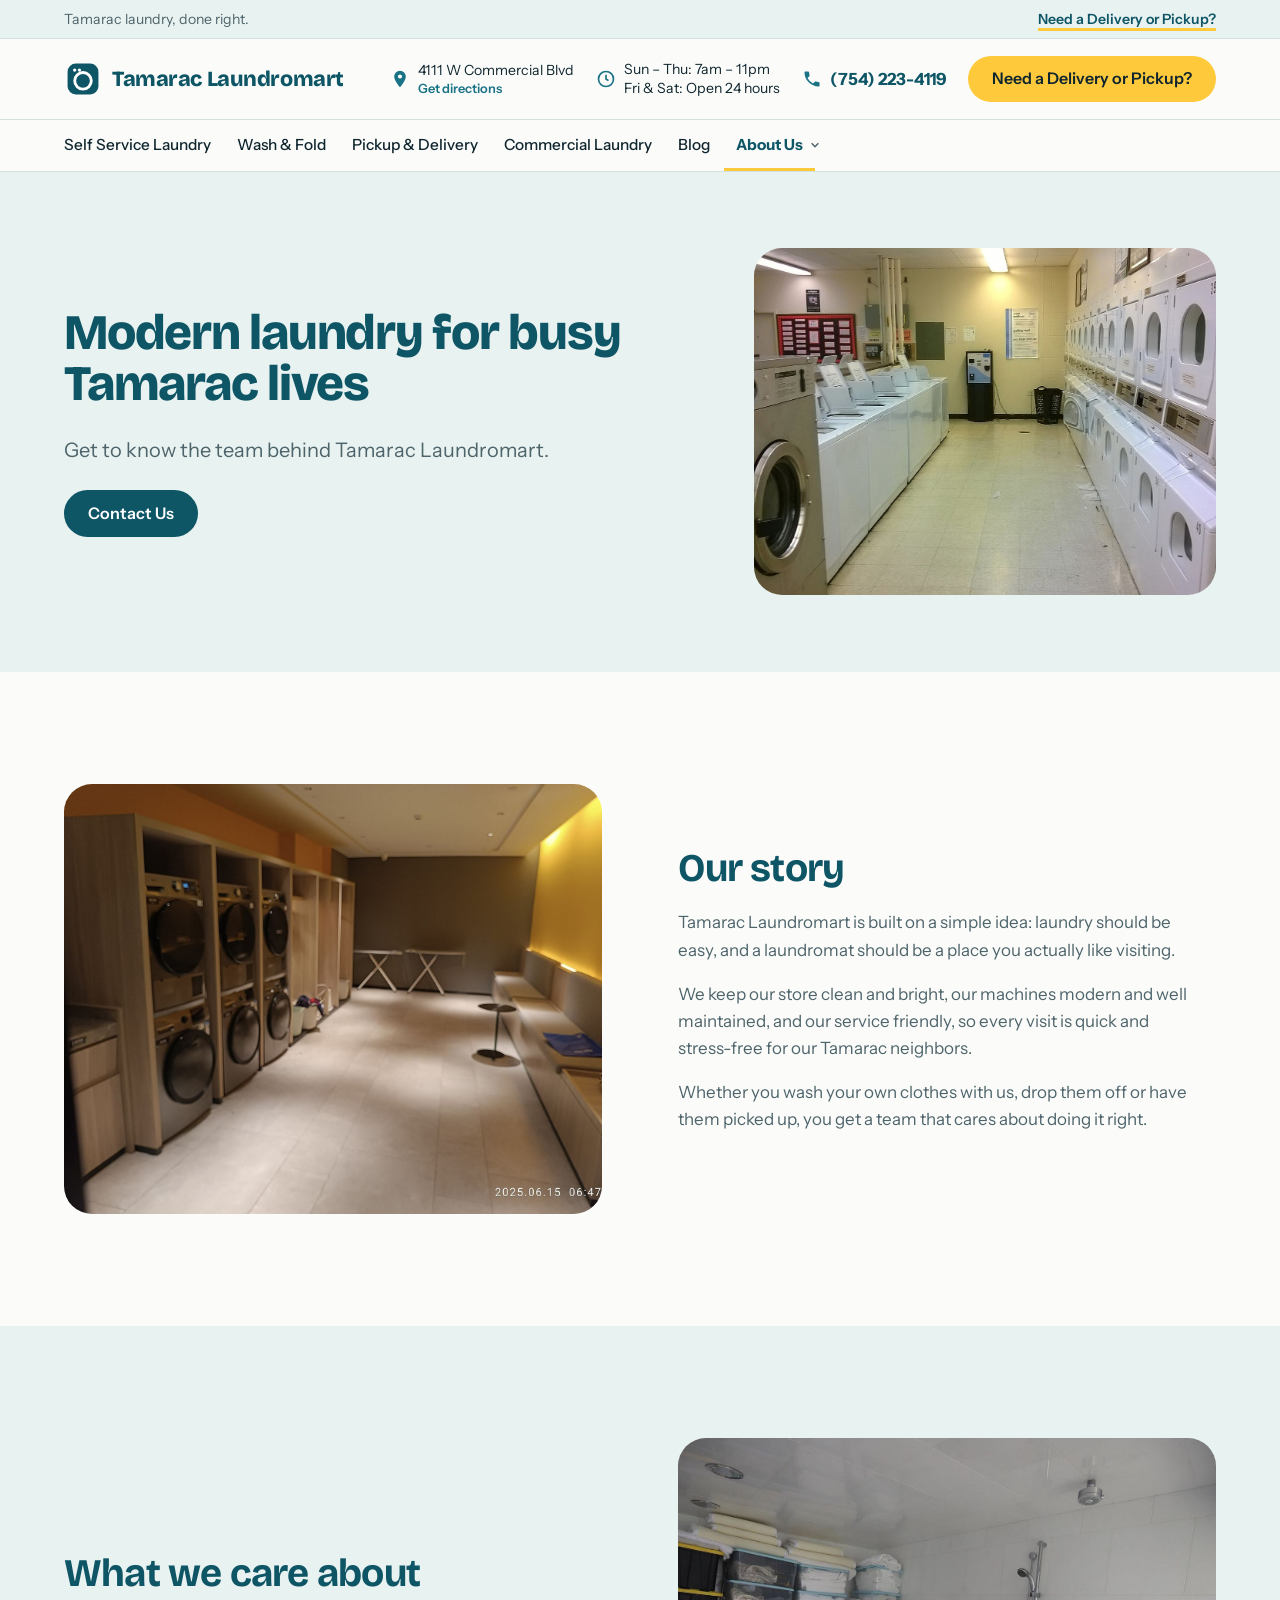
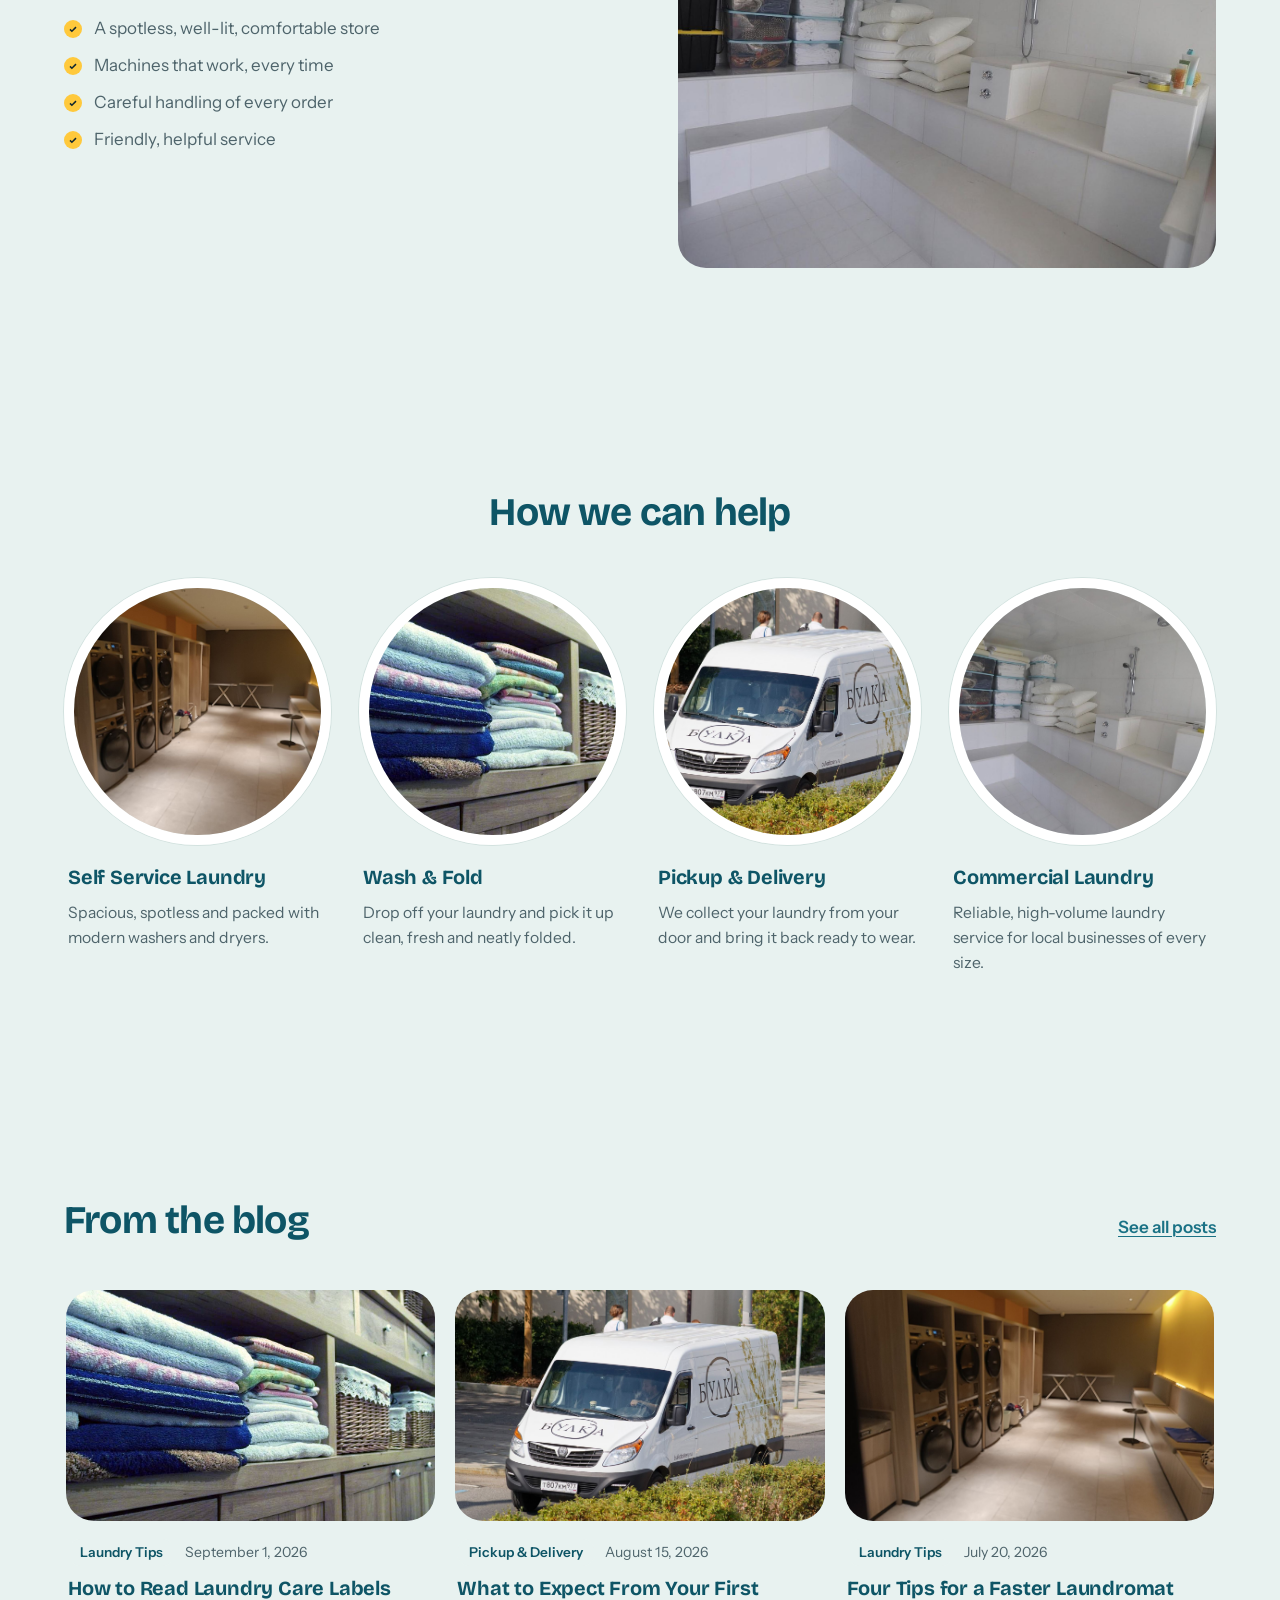
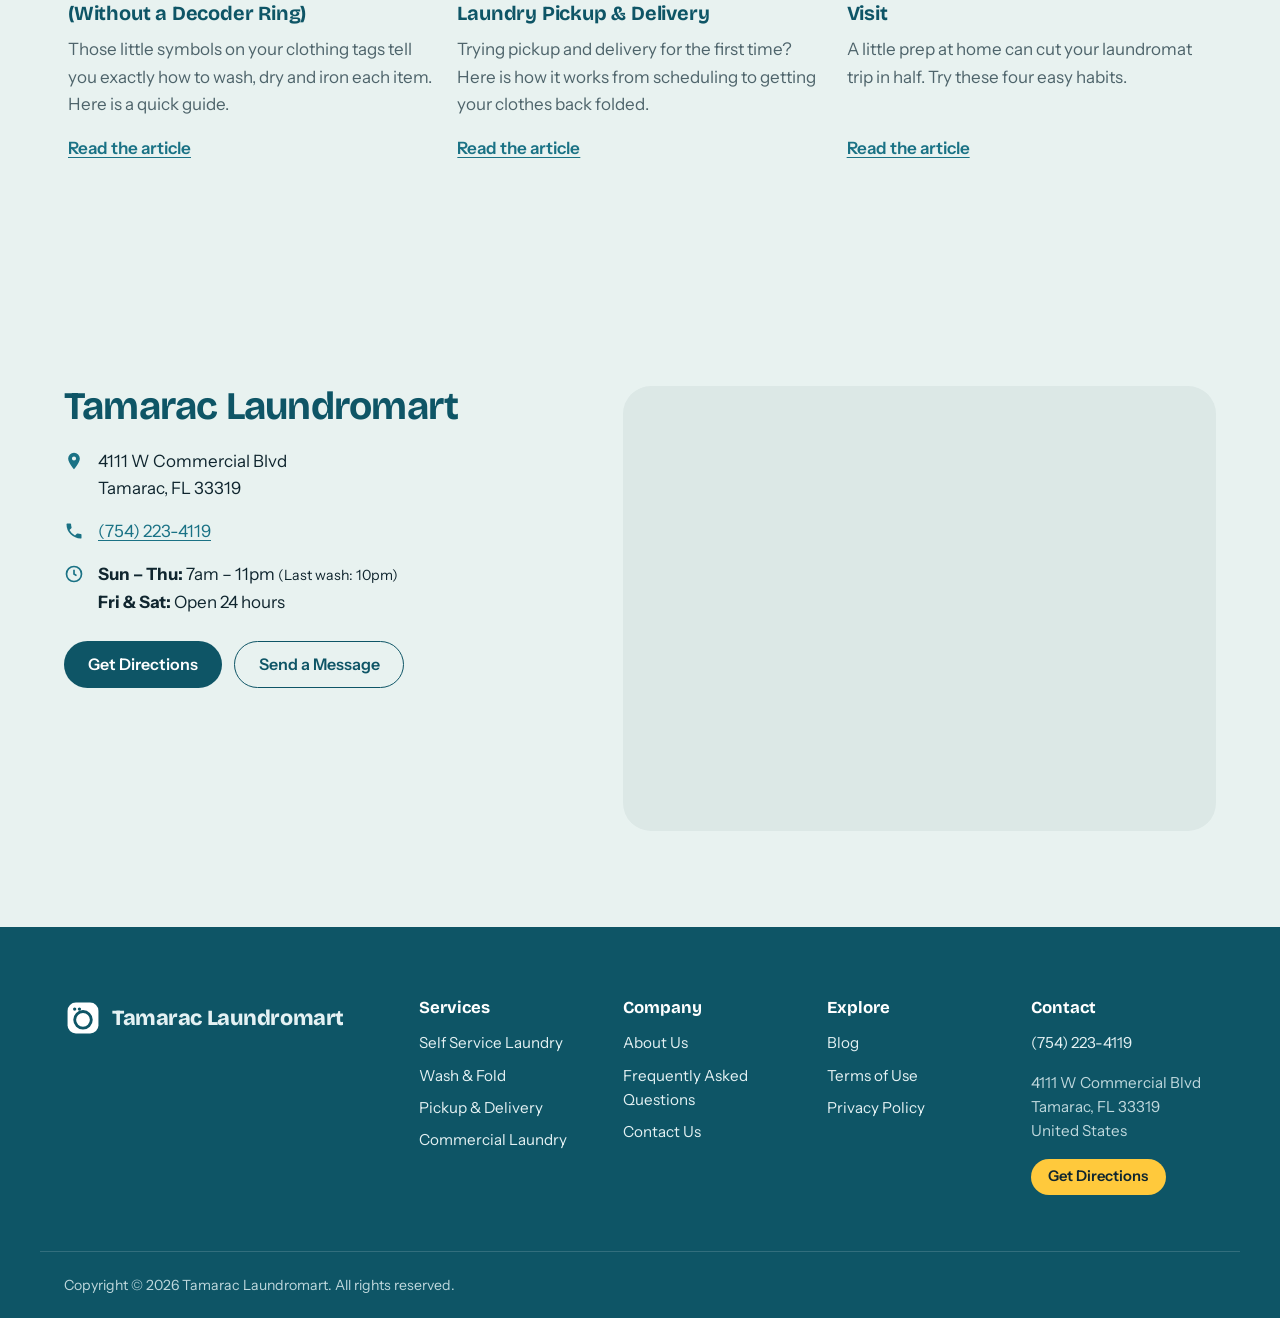
==== commit b20db881: "Add logo files and site icons, fix footer logo, version asset links - Logo PNGs (full, white, mark)," ====
--- a/public/about-us/index.html
+++ b/public/about-us/index.html
@@ -13,13 +13,15 @@
 <meta property="og:image" content="https://tamaraclaundromart.com/assets/img/store-1.jpg">
 <meta name="theme-color" content="#0E5566">
 <link rel="icon" href="/assets/img/favicon.svg" type="image/svg+xml">
+<link rel="icon" href="/assets/img/favicon-32.png" type="image/png" sizes="32x32">
+<link rel="apple-touch-icon" href="/assets/img/apple-touch-icon.png">
 <link rel="preconnect" href="https://fonts.googleapis.com">
 <link rel="preconnect" href="https://fonts.gstatic.com" crossorigin>
 <link href="https://fonts.googleapis.com/css2?family=Bricolage+Grotesque:opsz,wght@12..96,500..800&amp;family=Instrument+Sans:wght@400;500;600;700&amp;display=swap" rel="stylesheet">
-<link rel="stylesheet" href="/assets/css/styles.css">
-<script type="application/ld+json">{"@context": "https://schema.org", "@type": "Laundromat", "name": "Tamarac Laundromart", "telephone": "(754) 223-4119", "email": null, "url": "https://tamaraclaundromart.com", "address": {"@type": "PostalAddress", "streetAddress": "4111 W Commercial Blvd", "addressLocality": "Tamarac", "addressRegion": "FL", "postalCode": "33319", "addressCountry": "United States"}}</script>
+<link rel="stylesheet" href="/assets/css/styles.css?v=7fba0b4804">
+<script type="application/ld+json">{"@context": "https://schema.org", "@type": "Laundromat", "name": "Tamarac Laundromart", "telephone": "(754) 223-4119", "email": null, "url": "https://tamaraclaundromart.com", "logo": "https://tamaraclaundromart.com/assets/img/logo-mark-512.png", "image": "https://tamaraclaundromart.com/assets/img/store-1.jpg", "address": {"@type": "PostalAddress", "streetAddress": "4111 W Commercial Blvd", "addressLocality": "Tamarac", "addressRegion": "FL", "postalCode": "33319", "addressCountry": "United States"}}</script>
 <script>window.SITE={"tawkProperty": "", "tawkWidget": "", "formEndpoint": "", "email": "", "pickupUrl": "", "zips": {"33319": "Tamarac", "33320": "Tamarac", "33321": "Tamarac", "33351": "Tamarac"}};</script>
-<script src="/assets/js/main.js" defer></script>
+<script src="/assets/js/main.js?v=f5795415dc" defer></script>
 </head>
 <body class="">
 
@@ -34,7 +36,7 @@
 </div>
 <header class="site-header">
   <div class="container header-inner">
-    <a class="logo" href="/" aria-label="Tamarac Laundromart home"><span class="logo-mark" aria-hidden="true"><svg viewBox="0 0 32 32"><rect x="3" y="3" width="26" height="26" rx="7" fill="currentColor"/><circle cx="16" cy="17.5" r="7" fill="none" stroke="#fff" stroke-width="2.4"/><circle cx="9" cy="8.5" r="1.4" fill="#fff"/><circle cx="13" cy="8.5" r="1.4" fill="#fff"/></svg></span><span class="logo-text">Tamarac Laundromart</span></a>
+    <a class="logo" href="/" aria-label="Tamarac Laundromart home"><span class="logo-mark" aria-hidden="true"><svg viewBox="0 0 32 32"><rect x="3" y="3" width="26" height="26" rx="7" fill="currentColor"/><circle class="lm-ring" cx="16" cy="17.5" r="7" fill="none" stroke="#fff" stroke-width="2.4"/><circle class="lm-dot" cx="9" cy="8.5" r="1.4" fill="#fff"/><circle class="lm-dot" cx="13" cy="8.5" r="1.4" fill="#fff"/></svg></span><span class="logo-text">Tamarac Laundromart</span></a>
     <div class="header-info">
       <a class="info-chip" href="https://www.google.com/maps/dir/?api=1&amp;destination=4111+W+Commercial+Blvd%2C+Tamarac%2C+FL%2C+33319" target="_blank" rel="noopener">
         <svg viewBox="0 0 24 24" aria-hidden="true"><path d="M12 2a7 7 0 0 0-7 7c0 5 7 13 7 13s7-8 7-13a7 7 0 0 0-7-7zm0 9.5A2.5 2.5 0 1 1 12 6.5a2.5 2.5 0 0 1 0 5z" fill="currentColor"/></svg>
@@ -132,7 +134,7 @@
 <footer class="site-footer">
   <div class="container footer-grid">
     <div class="footer-brand">
-      <a class="logo logo-light" href="/"><span class="logo-mark" aria-hidden="true"><svg viewBox="0 0 32 32"><rect x="3" y="3" width="26" height="26" rx="7" fill="currentColor"/><circle cx="16" cy="17.5" r="7" fill="none" stroke="#fff" stroke-width="2.4"/><circle cx="9" cy="8.5" r="1.4" fill="#fff"/><circle cx="13" cy="8.5" r="1.4" fill="#fff"/></svg></span><span class="logo-text">Tamarac Laundromart</span></a>
+      <a class="logo logo-light" href="/"><span class="logo-mark" aria-hidden="true"><svg viewBox="0 0 32 32"><rect x="3" y="3" width="26" height="26" rx="7" fill="currentColor"/><circle class="lm-ring" cx="16" cy="17.5" r="7" fill="none" stroke="#fff" stroke-width="2.4"/><circle class="lm-dot" cx="9" cy="8.5" r="1.4" fill="#fff"/><circle class="lm-dot" cx="13" cy="8.5" r="1.4" fill="#fff"/></svg></span><span class="logo-text">Tamarac Laundromart</span></a>
       
       <div class="social"></div>
     </div>
--- a/assets/css/styles.css
+++ b/assets/css/styles.css
@@ -95,6 +95,9 @@
 .logo-mark svg { width: 100%; height: 100%; }
 .logo-img { max-height: 56px; width: auto; }
 .logo-light, .logo-light .logo-mark { color: #fff; }
+/* On dark backgrounds the badge is white, so the washer door inside it switches to blue */
+.logo-light .lm-ring { stroke: var(--blue); }
+.logo-light .lm-dot { fill: var(--blue); }
 .header-info { display: flex; align-items: center; gap: 22px; }
 .info-chip { display: flex; align-items: center; gap: 8px; color: var(--ink); text-decoration: none; font-size: var(--t-sm); line-height: 1.35; }
 .info-chip svg { width: 20px; height: 20px; color: var(--blue-2); flex: none; }
@@ -389,7 +392,8 @@
 
 /* Footer */
 .site-footer { background: var(--blue); color: #BFD8DD; padding: 72px 0 0; font-size: .95rem; }
-.footer-grid { display: grid; grid-template-columns: 1.4fr 1fr 1fr 1fr 1.1fr; gap: 36px; }
+.footer-grid { display: grid; grid-template-columns: 1.9fr 1fr 1fr 1fr 1.1fr; gap: 36px; }
+.footer-brand .logo { white-space: nowrap; }
 .footer-col h2 { color: #fff; font-size: 1.05rem; margin-bottom: 14px; letter-spacing: 0; }
 .footer-col ul { list-style: none; padding: 0; margin: 0; display: grid; gap: 8px; }
 .site-footer a { color: #E4F1F3; text-decoration: none; }
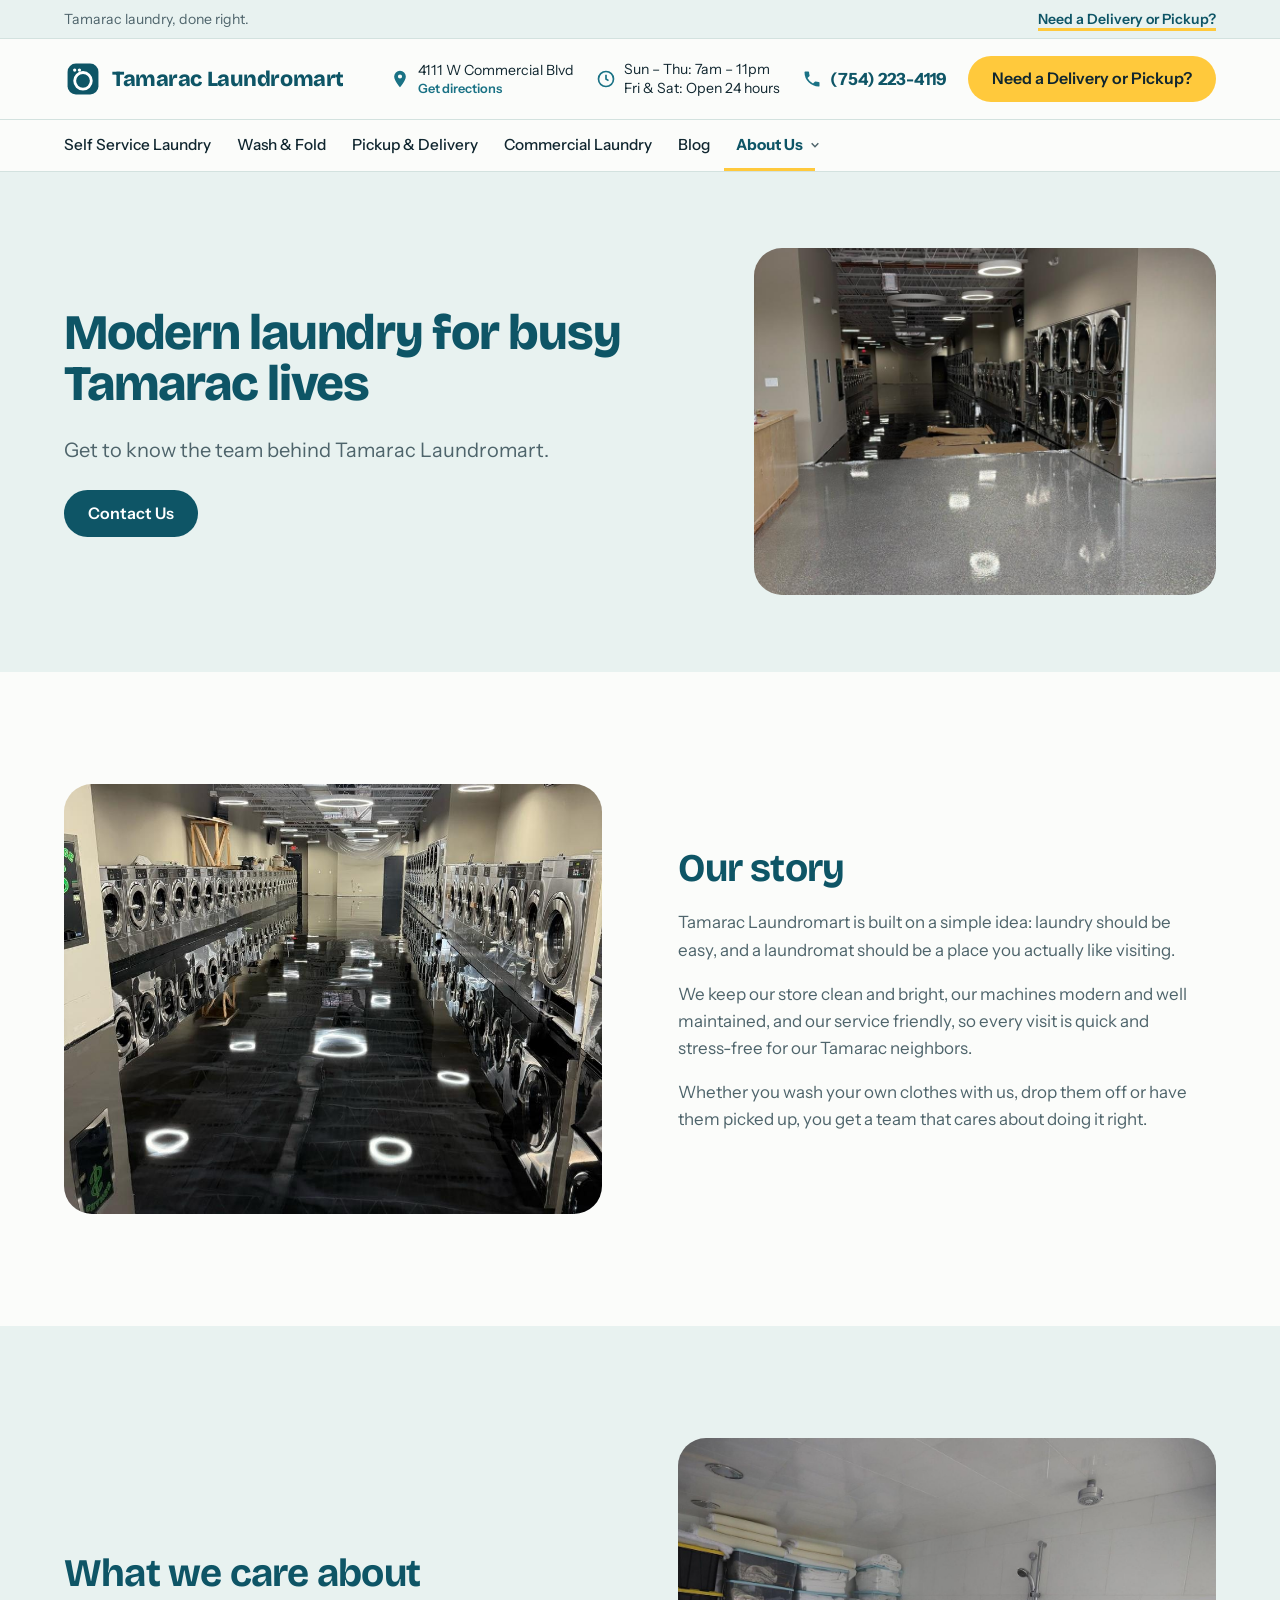
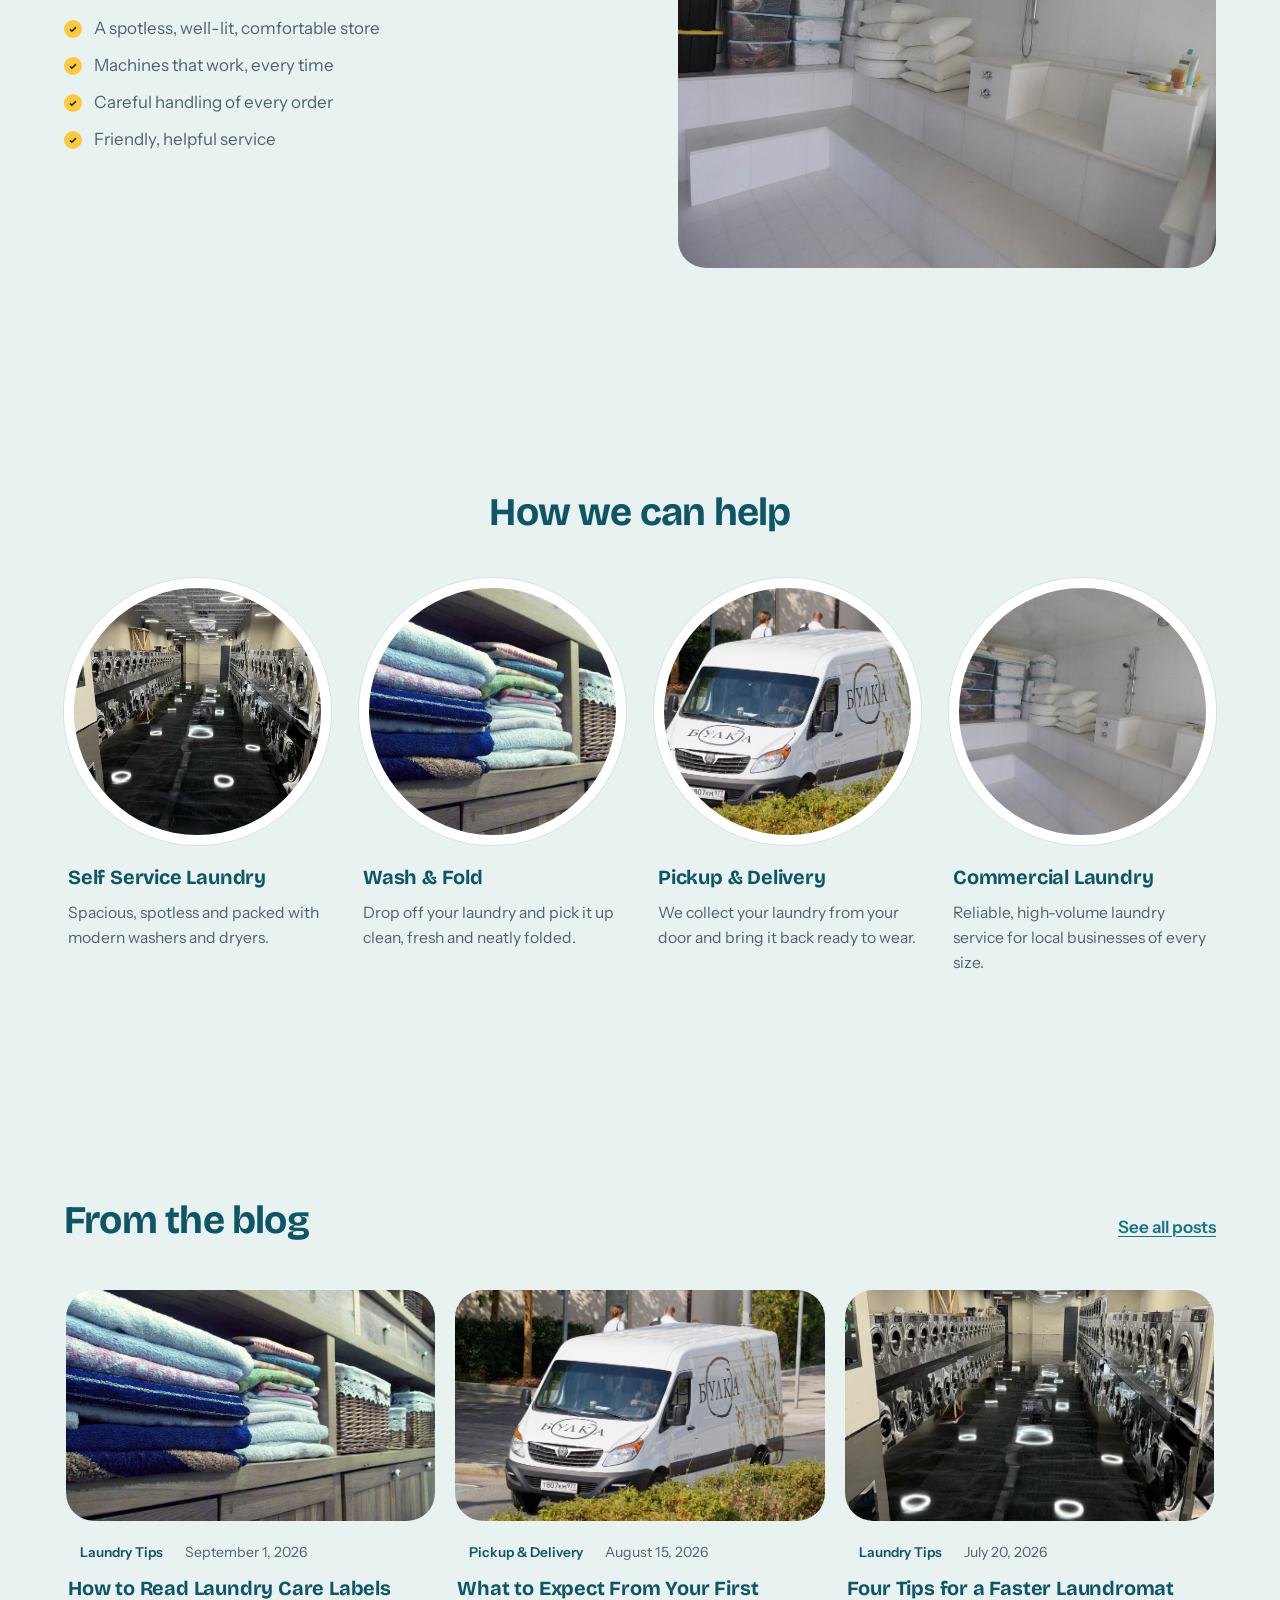
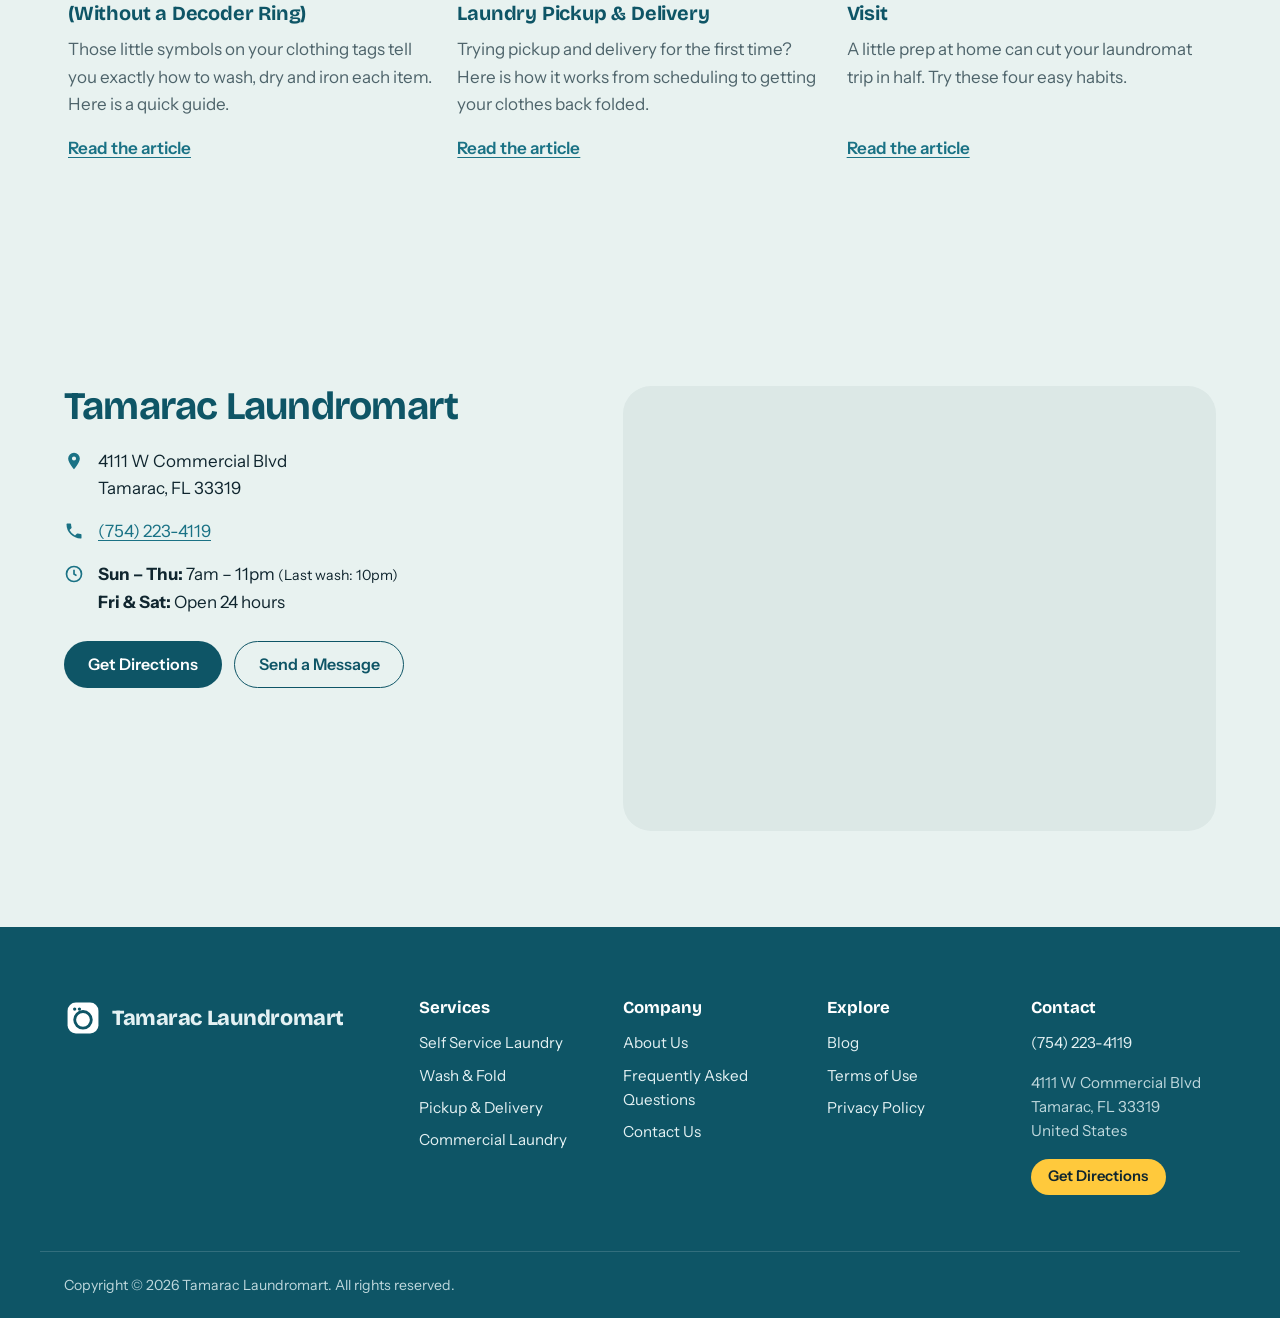
==== commit 9ecdb1ad: "Replace stock interior photos with real store photos Co-Authored-By: Claude Opus 5.5 <noreply@anthro" ====
--- a/public/about-us/index.html
+++ b/public/about-us/index.html
@@ -10,7 +10,7 @@
 <meta property="og:title" content="About Us | Tamarac Laundromart">
 <meta property="og:description" content="Learn about Tamarac Laundromart, a laundromat in Tamarac.">
 <meta property="og:url" content="https://tamaraclaundromart.com/about-us/">
-<meta property="og:image" content="https://tamaraclaundromart.com/assets/img/store-1.jpg">
+<meta property="og:image" content="https://tamaraclaundromart.com/assets/img/storefront.jpg">
 <meta name="theme-color" content="#0E5566">
 <link rel="icon" href="/assets/img/favicon.svg" type="image/svg+xml">
 <link rel="icon" href="/assets/img/favicon-32.png" type="image/png" sizes="32x32">
@@ -18,8 +18,8 @@
 <link rel="preconnect" href="https://fonts.googleapis.com">
 <link rel="preconnect" href="https://fonts.gstatic.com" crossorigin>
 <link href="https://fonts.googleapis.com/css2?family=Bricolage+Grotesque:opsz,wght@12..96,500..800&amp;family=Instrument+Sans:wght@400;500;600;700&amp;display=swap" rel="stylesheet">
-<link rel="stylesheet" href="/assets/css/styles.css?v=7fba0b4804">
-<script type="application/ld+json">{"@context": "https://schema.org", "@type": "Laundromat", "name": "Tamarac Laundromart", "telephone": "(754) 223-4119", "email": null, "url": "https://tamaraclaundromart.com", "logo": "https://tamaraclaundromart.com/assets/img/logo-mark-512.png", "image": "https://tamaraclaundromart.com/assets/img/store-1.jpg", "address": {"@type": "PostalAddress", "streetAddress": "4111 W Commercial Blvd", "addressLocality": "Tamarac", "addressRegion": "FL", "postalCode": "33319", "addressCountry": "United States"}}</script>
+<link rel="stylesheet" href="/assets/css/styles.css?v=81c760a48d">
+<script type="application/ld+json">{"@context": "https://schema.org", "@type": "Laundromat", "name": "Tamarac Laundromart", "telephone": "(754) 223-4119", "email": null, "url": "https://tamaraclaundromart.com", "logo": "https://tamaraclaundromart.com/assets/img/logo-mark-512.png", "image": "https://tamaraclaundromart.com/assets/img/storefront.jpg", "address": {"@type": "PostalAddress", "streetAddress": "4111 W Commercial Blvd", "addressLocality": "Tamarac", "addressRegion": "FL", "postalCode": "33319", "addressCountry": "United States"}}</script>
 <script>window.SITE={"tawkProperty": "", "tawkWidget": "", "formEndpoint": "", "email": "", "pickupUrl": "", "zips": {"33319": "Tamarac", "33320": "Tamarac", "33321": "Tamarac", "33351": "Tamarac"}};</script>
 <script src="/assets/js/main.js?v=f5795415dc" defer></script>
 </head>
@@ -77,12 +77,12 @@
 <section class="page-hero">
   <div class="container page-hero-grid">
     <div class="page-hero-text"><h1>Modern laundry for busy Tamarac lives</h1><p class="lead">Get to know the team behind Tamarac Laundromart.</p><div class="btn-row"><a class="btn btn-primary" href="/about-us/contact-us/">Contact Us</a></div></div>
-    <div class="page-hero-media"><img src="/assets/img/laundry-room.jpg" alt="" class="cover" loading="eager" decoding="async"></div>
+    <div class="page-hero-media"><img src="/assets/img/store-4.jpg" alt="" class="cover" loading="eager" decoding="async"></div>
   </div>
 </section>
 <section class="section image-text  ">
   <div class="container image-text-grid">
-    <div class="image-text-media"><img src="/assets/img/machines-row.jpg" alt="Washers in our store" class="cover" loading="lazy" decoding="async"></div>
+    <div class="image-text-media"><img src="/assets/img/store-3.jpg" alt="Rows of washers at Tamarac Laundromart" class="cover" loading="lazy" decoding="async"></div>
     <div class="image-text-body"><h2>Our story</h2><p>Tamarac Laundromart is built on a simple idea: laundry should be easy, and a laundromat should be a place you actually like visiting.</p><p>We keep our store clean and bright, our machines modern and well maintained, and our service friendly, so every visit is quick and stress-free for our Tamarac neighbors.</p><p>Whether you wash your own clothes with us, drop them off or have them picked up, you get a team that cares about doing it right.</p></div>
   </div>
 </section>
@@ -95,7 +95,7 @@
 <section class="section tone-soft">
   <div class="container">
     <div class="section-head center"><h2>How we can help</h2></div>
-    <div class="card-grid" data-mobile-carousel><a class="svc-card" href="/self-service-laundry/"><img src="/assets/img/machines-row.jpg" alt="" class="cover" loading="lazy" decoding="async"><div class="svc-body"><h3>Self Service Laundry</h3><p>Spacious, spotless and packed with modern washers and dryers.</p></div></a><a class="svc-card" href="/wash-and-fold/"><img src="/assets/img/folded.jpg" alt="" class="cover" loading="lazy" decoding="async"><div class="svc-body"><h3>Wash &amp; Fold</h3><p>Drop off your laundry and pick it up clean, fresh and neatly folded.</p></div></a><a class="svc-card" href="/pickup-and-delivery/"><img src="/assets/img/van.jpg" alt="" class="cover" loading="lazy" decoding="async"><div class="svc-body"><h3>Pickup &amp; Delivery</h3><p>We collect your laundry from your door and bring it back ready to wear.</p></div></a><a class="svc-card" href="/commercial-laundry/"><img src="/assets/img/towels.jpg" alt="" class="cover" loading="lazy" decoding="async"><div class="svc-body"><h3>Commercial Laundry</h3><p>Reliable, high-volume laundry service for local businesses of every size.</p></div></a></div>
+    <div class="card-grid" data-mobile-carousel><a class="svc-card" href="/self-service-laundry/"><img src="/assets/img/store-3.jpg" alt="" class="cover" loading="lazy" decoding="async"><div class="svc-body"><h3>Self Service Laundry</h3><p>Spacious, spotless and packed with modern washers and dryers.</p></div></a><a class="svc-card" href="/wash-and-fold/"><img src="/assets/img/folded.jpg" alt="" class="cover" loading="lazy" decoding="async"><div class="svc-body"><h3>Wash &amp; Fold</h3><p>Drop off your laundry and pick it up clean, fresh and neatly folded.</p></div></a><a class="svc-card" href="/pickup-and-delivery/"><img src="/assets/img/van.jpg" alt="" class="cover" loading="lazy" decoding="async"><div class="svc-body"><h3>Pickup &amp; Delivery</h3><p>We collect your laundry from your door and bring it back ready to wear.</p></div></a><a class="svc-card" href="/commercial-laundry/"><img src="/assets/img/towels.jpg" alt="" class="cover" loading="lazy" decoding="async"><div class="svc-body"><h3>Commercial Laundry</h3><p>Reliable, high-volume laundry service for local businesses of every size.</p></div></a></div>
   </div>
 </section>
 <section class="section tone-soft">
@@ -103,7 +103,7 @@
     <div class="section-head split"><h2>From the blog</h2><a class="arrow-link" href="/blog/">See all posts</a></div>
     <div class="slider" data-slider>
       <button class="slider-btn prev" aria-label="Previous post" data-prev>&#8249;</button>
-      <div class="slider-track" data-track tabindex="0"><div class="slide"><article class="blog-card" data-cat="laundry-tips"><a href="/blog/how-to-read-laundry-care-labels/" class="blog-card-media"><img src="/assets/img/folded.jpg" alt="" class="cover" loading="lazy" decoding="async"></a><div class="blog-card-body"><p class="blog-meta"><span class="chip">Laundry Tips</span><time datetime="2026-09-01">September 1, 2026</time></p><h3><a href="/blog/how-to-read-laundry-care-labels/">How to Read Laundry Care Labels (Without a Decoder Ring)</a></h3><p>Those little symbols on your clothing tags tell you exactly how to wash, dry and iron each item. Here is a quick guide.</p><a class="arrow-link" href="/blog/how-to-read-laundry-care-labels/">Read the article</a></div></article></div><div class="slide"><article class="blog-card" data-cat="pickup-delivery"><a href="/blog/what-to-expect-from-laundry-pickup-and-delivery/" class="blog-card-media"><img src="/assets/img/van.jpg" alt="" class="cover" loading="lazy" decoding="async"></a><div class="blog-card-body"><p class="blog-meta"><span class="chip">Pickup &amp; Delivery</span><time datetime="2026-08-15">August 15, 2026</time></p><h3><a href="/blog/what-to-expect-from-laundry-pickup-and-delivery/">What to Expect From Your First Laundry Pickup &amp; Delivery</a></h3><p>Trying pickup and delivery for the first time? Here is how it works from scheduling to getting your clothes back folded.</p><a class="arrow-link" href="/blog/what-to-expect-from-laundry-pickup-and-delivery/">Read the article</a></div></article></div><div class="slide"><article class="blog-card" data-cat="laundry-tips"><a href="/blog/tips-for-a-faster-laundromat-visit/" class="blog-card-media"><img src="/assets/img/machines-row.jpg" alt="" class="cover" loading="lazy" decoding="async"></a><div class="blog-card-body"><p class="blog-meta"><span class="chip">Laundry Tips</span><time datetime="2026-07-20">July 20, 2026</time></p><h3><a href="/blog/tips-for-a-faster-laundromat-visit/">Four Tips for a Faster Laundromat Visit</a></h3><p>A little prep at home can cut your laundromat trip in half. Try these four easy habits.</p><a class="arrow-link" href="/blog/tips-for-a-faster-laundromat-visit/">Read the article</a></div></article></div></div>
+      <div class="slider-track" data-track tabindex="0"><div class="slide"><article class="blog-card" data-cat="laundry-tips"><a href="/blog/how-to-read-laundry-care-labels/" class="blog-card-media"><img src="/assets/img/folded.jpg" alt="" class="cover" loading="lazy" decoding="async"></a><div class="blog-card-body"><p class="blog-meta"><span class="chip">Laundry Tips</span><time datetime="2026-09-01">September 1, 2026</time></p><h3><a href="/blog/how-to-read-laundry-care-labels/">How to Read Laundry Care Labels (Without a Decoder Ring)</a></h3><p>Those little symbols on your clothing tags tell you exactly how to wash, dry and iron each item. Here is a quick guide.</p><a class="arrow-link" href="/blog/how-to-read-laundry-care-labels/">Read the article</a></div></article></div><div class="slide"><article class="blog-card" data-cat="pickup-delivery"><a href="/blog/what-to-expect-from-laundry-pickup-and-delivery/" class="blog-card-media"><img src="/assets/img/van.jpg" alt="" class="cover" loading="lazy" decoding="async"></a><div class="blog-card-body"><p class="blog-meta"><span class="chip">Pickup &amp; Delivery</span><time datetime="2026-08-15">August 15, 2026</time></p><h3><a href="/blog/what-to-expect-from-laundry-pickup-and-delivery/">What to Expect From Your First Laundry Pickup &amp; Delivery</a></h3><p>Trying pickup and delivery for the first time? Here is how it works from scheduling to getting your clothes back folded.</p><a class="arrow-link" href="/blog/what-to-expect-from-laundry-pickup-and-delivery/">Read the article</a></div></article></div><div class="slide"><article class="blog-card" data-cat="laundry-tips"><a href="/blog/tips-for-a-faster-laundromat-visit/" class="blog-card-media"><img src="/assets/img/store-3.jpg" alt="" class="cover" loading="lazy" decoding="async"></a><div class="blog-card-body"><p class="blog-meta"><span class="chip">Laundry Tips</span><time datetime="2026-07-20">July 20, 2026</time></p><h3><a href="/blog/tips-for-a-faster-laundromat-visit/">Four Tips for a Faster Laundromat Visit</a></h3><p>A little prep at home can cut your laundromat trip in half. Try these four easy habits.</p><a class="arrow-link" href="/blog/tips-for-a-faster-laundromat-visit/">Read the article</a></div></article></div></div>
       <button class="slider-btn next" aria-label="Next post" data-next>&#8250;</button>
     </div>
   </div>
--- a/assets/css/styles.css
+++ b/assets/css/styles.css
@@ -157,7 +157,7 @@
 
 /* Home hero with porthole ------------------------------------------------ */
 .home-hero { padding: clamp(48px, 7vw, 96px) 0 clamp(56px, 8vw, 104px); overflow: hidden; }
-.home-hero-grid { display: grid; grid-template-columns: 1.1fr .9fr; gap: clamp(32px, 5vw, 72px); align-items: center; }
+.home-hero-grid { display: grid; grid-template-columns: 1fr 1fr; gap: clamp(32px, 5vw, 72px); align-items: center; }
 .home-hero h1 { max-width: 11em; }
 .home-hero .lead { margin-top: 1.1em; }
 
@@ -173,6 +173,12 @@
   background: radial-gradient(120% 70% at 28% 18%, rgba(255,255,255,.38), rgba(255,255,255,0) 48%); pointer-events: none; }
 .porthole-glass img { animation: porthole-spin 1.6s cubic-bezier(.2, .7, .1, 1) both; }
 @keyframes porthole-spin { from { transform: rotate(-38deg) scale(1.18); opacity: 0; } to { transform: none; opacity: 1; } }
+
+/* Home hero storefront photo: shown whole (wide shot), large rounded frame */
+.hero-photo { margin: 0; width: 100%; aspect-ratio: 4 / 3; border-radius: var(--r-media); overflow: hidden;
+  box-shadow: 0 30px 60px -24px rgba(14, 85, 102, .45); border: 8px solid #fff; }
+.hero-photo img { animation: hero-photo-in 1s cubic-bezier(.2, .7, .1, 1) both; }
+@keyframes hero-photo-in { from { transform: scale(1.06); opacity: 0; } to { transform: none; opacity: 1; } }
 
 /* Coming soon: a laundry claim ticket */
 .coming-soon { display: inline-flex; align-items: center; gap: 20px; margin: 0 0 40px; padding: 20px 40px 20px 22px;
